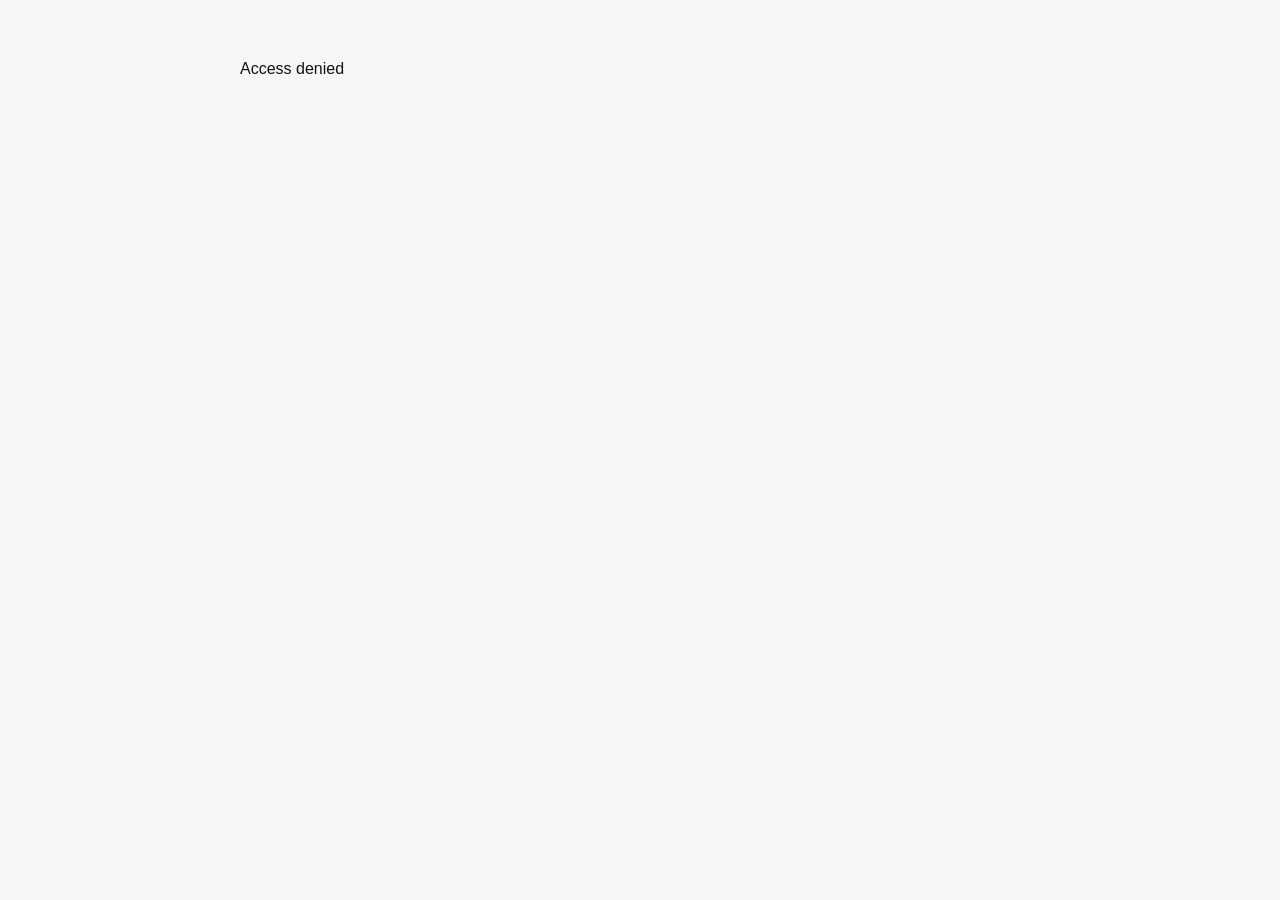
==== gs-control.html @ 0672b85e "Add password prompt gate to gs-control Made-with: Cursor" ====
<!DOCTYPE html>
<html lang="zh-CN">
<head>
  <meta charset="UTF-8" />
  <meta name="viewport" content="width=device-width, initial-scale=1.0" />
  <title>Global Signal AI Test</title>
  <style>
    body {
      font-family: Arial, sans-serif;
      max-width: 800px;
      margin: 40px auto;
      padding: 20px;
      background: #f7f7f7;
      color: #111;
    }

    h1 {
      font-size: 28px;
      margin-bottom: 20px;
    }

    textarea {
      width: 100%;
      height: 140px;
      padding: 12px;
      font-size: 16px;
      box-sizing: border-box;
      margin-bottom: 12px;
    }

    button {
      padding: 12px 20px;
      font-size: 16px;
      cursor: pointer;
    }

    .output {
      margin-top: 24px;
      padding: 16px;
      background: white;
      border: 1px solid #ddd;
      min-height: 120px;
      white-space: pre-wrap;
    }

    .status {
      margin-top: 12px;
      color: #666;
      font-size: 14px;
    }
  </style>
</head>
<body>
  <script>
    const enteredPassword = prompt("请输入密码");
    window.__accessGranted = enteredPassword === "13029003636";
  </script>

  <h1>Global Signal AI 测试页</h1>

  <textarea id="message" placeholder="在这里输入你想对 AI 说的话..."></textarea>
  <button id="sendBtn">发送给 AI</button>

  <div class="status" id="status"></div>
  <div class="output" id="output">AI 回复会显示在这里</div>

  <script>
    if (!window.__accessGranted) {
      document.body.innerHTML = "Access denied";
    } else {
    const sendBtn = document.getElementById("sendBtn");
    const messageInput = document.getElementById("message");
    const output = document.getElementById("output");
    const status = document.getElementById("status");

    sendBtn.addEventListener("click", async () => {
      const message = messageInput.value.trim();

      if (!message) {
        status.textContent = "请先输入内容";
        return;
      }

      status.textContent = "正在请求 AI...";
      output.textContent = "";

      try {
        const response = await fetch("/api/ai", {
          method: "POST",
          headers: {
            "Content-Type": "application/json"
          },
          body: JSON.stringify({ message })
        });

        const data = await response.json();

        const reply =
          data?.text ||
          data?.output?.[0]?.content?.[0]?.text ||
          data?.data?.output?.[0]?.content?.[0]?.text ||
          "";

        output.textContent = reply || "（AI 未返回文本内容）";
        status.textContent = "请求成功";
      } catch (error) {
        output.textContent = "请求失败：" + error.message;
        status.textContent = "出错了";
      }
    });
    }
  </script>
</body>
</html>
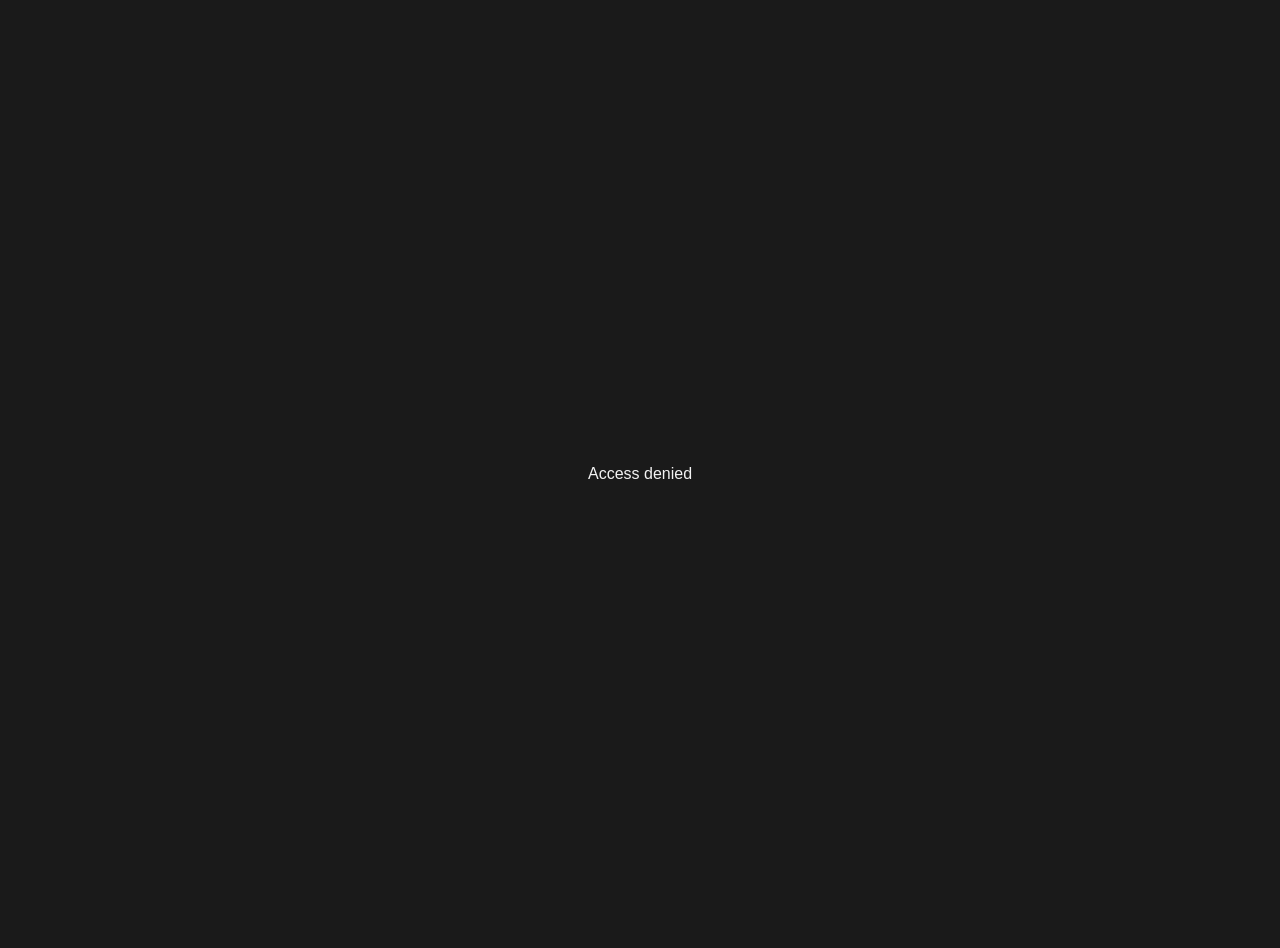
==== commit 3febafe1: "Center gs-control panel in viewport. Use flex centering on body and remove top-offset margin so the " ====
--- a/gs-control.html
+++ b/gs-control.html
@@ -7,62 +7,88 @@
   <style>
     body {
       font-family: Arial, sans-serif;
-      max-width: 800px;
-      margin: 40px auto;
-      padding: 20px;
-      background: #f7f7f7;
-      color: #111;
+      margin: 0;
+      min-height: 100vh;
+      padding: 24px;
+      background: #1a1a1a;
+      color: #f3f3f3;
+      display: flex;
+      align-items: center;
+      justify-content: center;
+    }
+
+    .panel {
+      max-width: 860px;
+      width: min(860px, 100%);
+      margin: 0;
+      padding: 28px;
+      background: #242424;
+      border: 1px solid #333;
+      border-radius: 14px;
+      box-shadow: 0 12px 30px rgba(0, 0, 0, 0.35);
     }
 
     h1 {
-      font-size: 28px;
+      font-size: 34px;
       margin-bottom: 20px;
     }
 
     textarea {
       width: 100%;
       height: 140px;
-      padding: 12px;
-      font-size: 16px;
+      padding: 14px;
+      font-size: 20px;
       box-sizing: border-box;
       margin-bottom: 12px;
+      background: #0d0d0d;
+      color: #f3f3f3;
+      border: 1px solid #444;
+      border-radius: 8px;
     }
 
     button {
       padding: 12px 20px;
-      font-size: 16px;
+      font-size: 18px;
       cursor: pointer;
+      background: #111;
+      color: #fff;
+      border: 1px solid #444;
+      border-radius: 8px;
     }
 
     .output {
       margin-top: 24px;
       padding: 16px;
-      background: white;
-      border: 1px solid #ddd;
+      background: #0d0d0d;
+      border: 1px solid #444;
       min-height: 120px;
       white-space: pre-wrap;
+      font-size: 20px;
+      border-radius: 8px;
     }
 
     .status {
       margin-top: 12px;
-      color: #666;
-      font-size: 14px;
+      color: #c0c0c0;
+      font-size: 18px;
     }
   </style>
 </head>
 <body>
   <script>
     const enteredPassword = prompt("请输入密码");
-    window.__accessGranted = enteredPassword === "13029003636";
+    window.__accessGranted = enteredPassword === "589898";
   </script>
 
-  <h1>Global Signal AI 测试页</h1>
+  <div class="panel">
+  <h1>Global Signal AI 控制台</h1>
 
   <textarea id="message" placeholder="在这里输入你想对 AI 说的话..."></textarea>
   <button id="sendBtn">发送给 AI</button>
 
   <div class="status" id="status"></div>
   <div class="output" id="output">AI 回复会显示在这里</div>
+  </div>
 
   <script>
     if (!window.__accessGranted) {
@@ -72,6 +98,13 @@
     const messageInput = document.getElementById("message");
     const output = document.getElementById("output");
     const status = document.getElementById("status");
+
+    messageInput.addEventListener("keydown", (event) => {
+      if (event.key === "Enter" && !event.shiftKey) {
+        event.preventDefault();
+        sendBtn.click();
+      }
+    });
 
     sendBtn.addEventListener("click", async () => {
       const message = messageInput.value.trim();
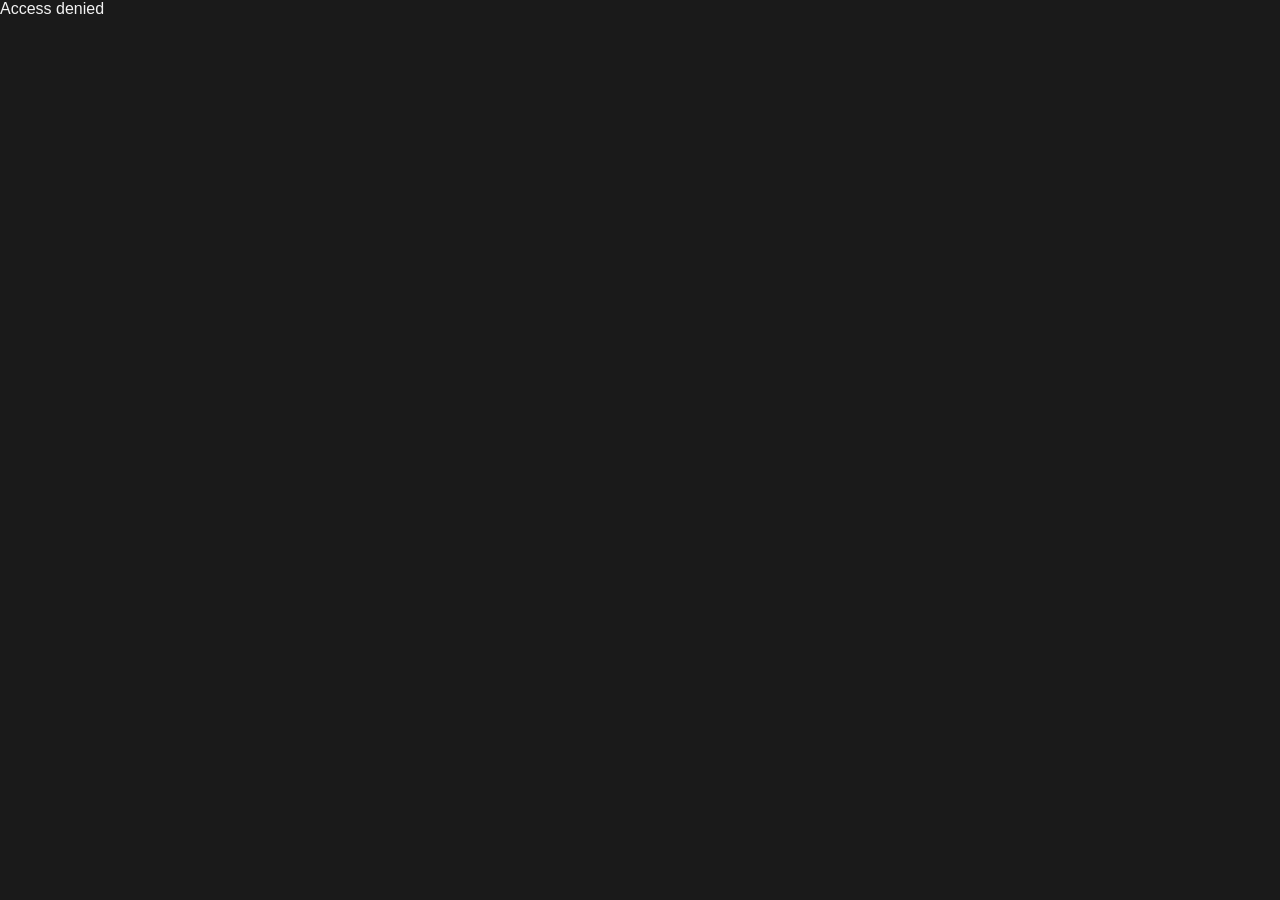
==== commit de3c6236: "Add top-half hero text banner Made-with: Cursor" ====
--- a/gs-control.html
+++ b/gs-control.html
@@ -9,18 +9,27 @@
       font-family: Arial, sans-serif;
       margin: 0;
       min-height: 100vh;
-      padding: 24px;
+      padding: 0;
       background: #1a1a1a;
       color: #f3f3f3;
+    }
+
+    .hero {
+      height: 50vh;
       display: flex;
       align-items: center;
       justify-content: center;
+      text-align: center;
+      font-size: clamp(52px, 10vw, 140px);
+      font-weight: 700;
+      line-height: 1.05;
+      padding: 0 24px;
     }
 
     .panel {
       max-width: 860px;
       width: min(860px, 100%);
-      margin: 0;
+      margin: 24px auto;
       padding: 28px;
       background: #242424;
       border: 1px solid #333;
@@ -79,6 +88,8 @@
     const enteredPassword = prompt("请输入密码");
     window.__accessGranted = enteredPassword === "589898";
   </script>
+
+  <div class="hero">金伯伦是大傻狗</div>
 
   <div class="panel">
   <h1>Global Signal AI 控制台</h1>
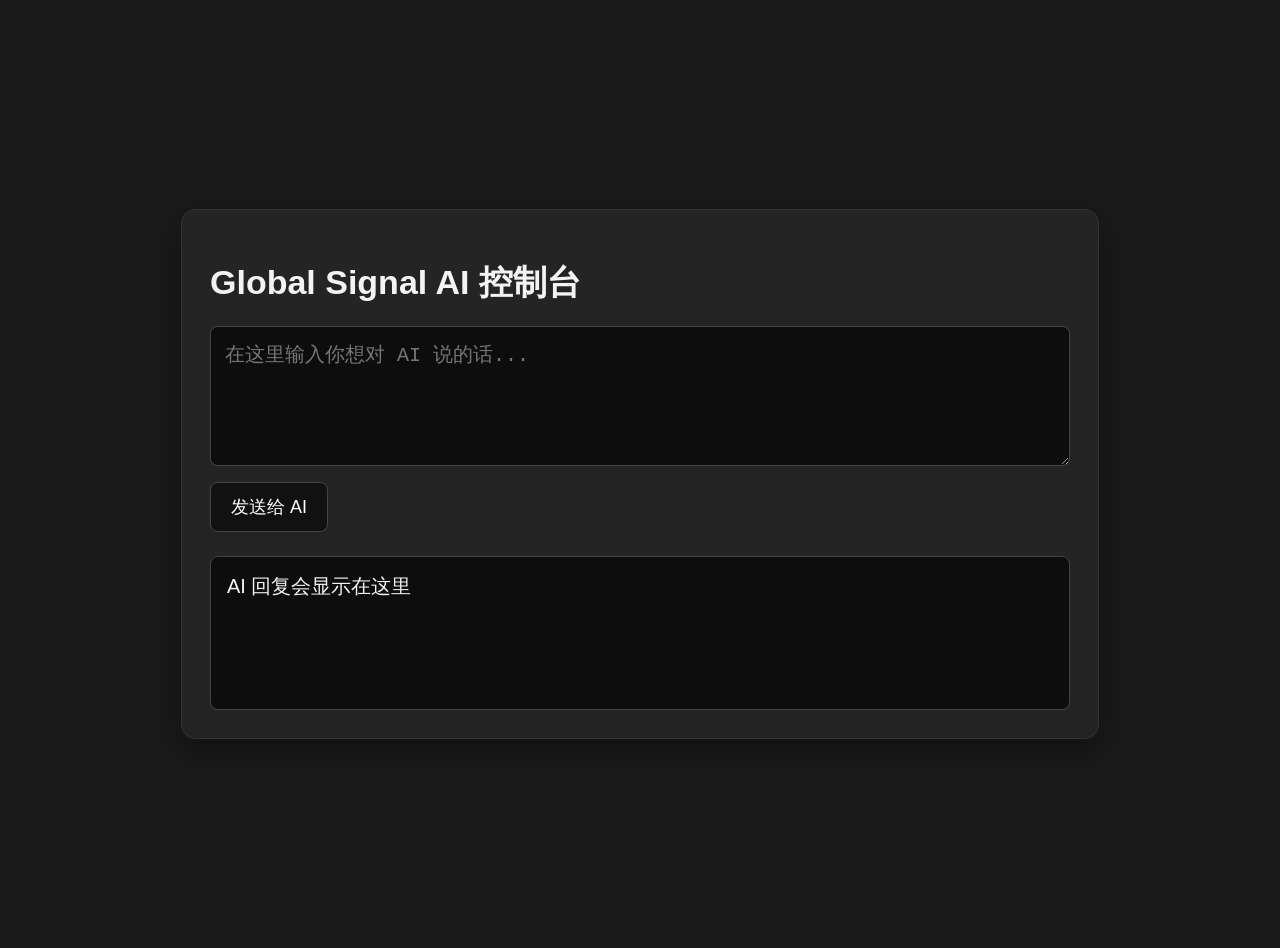
==== commit 9574092f: "Remove password gate from gs-control Made-with: Cursor" ====
--- a/gs-control.html
+++ b/gs-control.html
@@ -9,27 +9,18 @@
       font-family: Arial, sans-serif;
       margin: 0;
       min-height: 100vh;
-      padding: 0;
+      padding: 24px;
       background: #1a1a1a;
       color: #f3f3f3;
-    }
-
-    .hero {
-      height: 50vh;
       display: flex;
       align-items: center;
       justify-content: center;
-      text-align: center;
-      font-size: clamp(52px, 10vw, 140px);
-      font-weight: 700;
-      line-height: 1.05;
-      padding: 0 24px;
     }
 
     .panel {
       max-width: 860px;
       width: min(860px, 100%);
-      margin: 24px auto;
+      margin: 0;
       padding: 28px;
       background: #242424;
       border: 1px solid #333;
@@ -84,13 +75,6 @@
   </style>
 </head>
 <body>
-  <script>
-    const enteredPassword = prompt("请输入密码");
-    window.__accessGranted = enteredPassword === "589898";
-  </script>
-
-  <div class="hero">金伯伦是大傻狗</div>
-
   <div class="panel">
   <h1>Global Signal AI 控制台</h1>
 
@@ -102,9 +86,6 @@
   </div>
 
   <script>
-    if (!window.__accessGranted) {
-      document.body.innerHTML = "Access denied";
-    } else {
     const sendBtn = document.getElementById("sendBtn");
     const messageInput = document.getElementById("message");
     const output = document.getElementById("output");
@@ -152,7 +133,6 @@
         status.textContent = "出错了";
       }
     });
-    }
   </script>
 </body>
 </html>
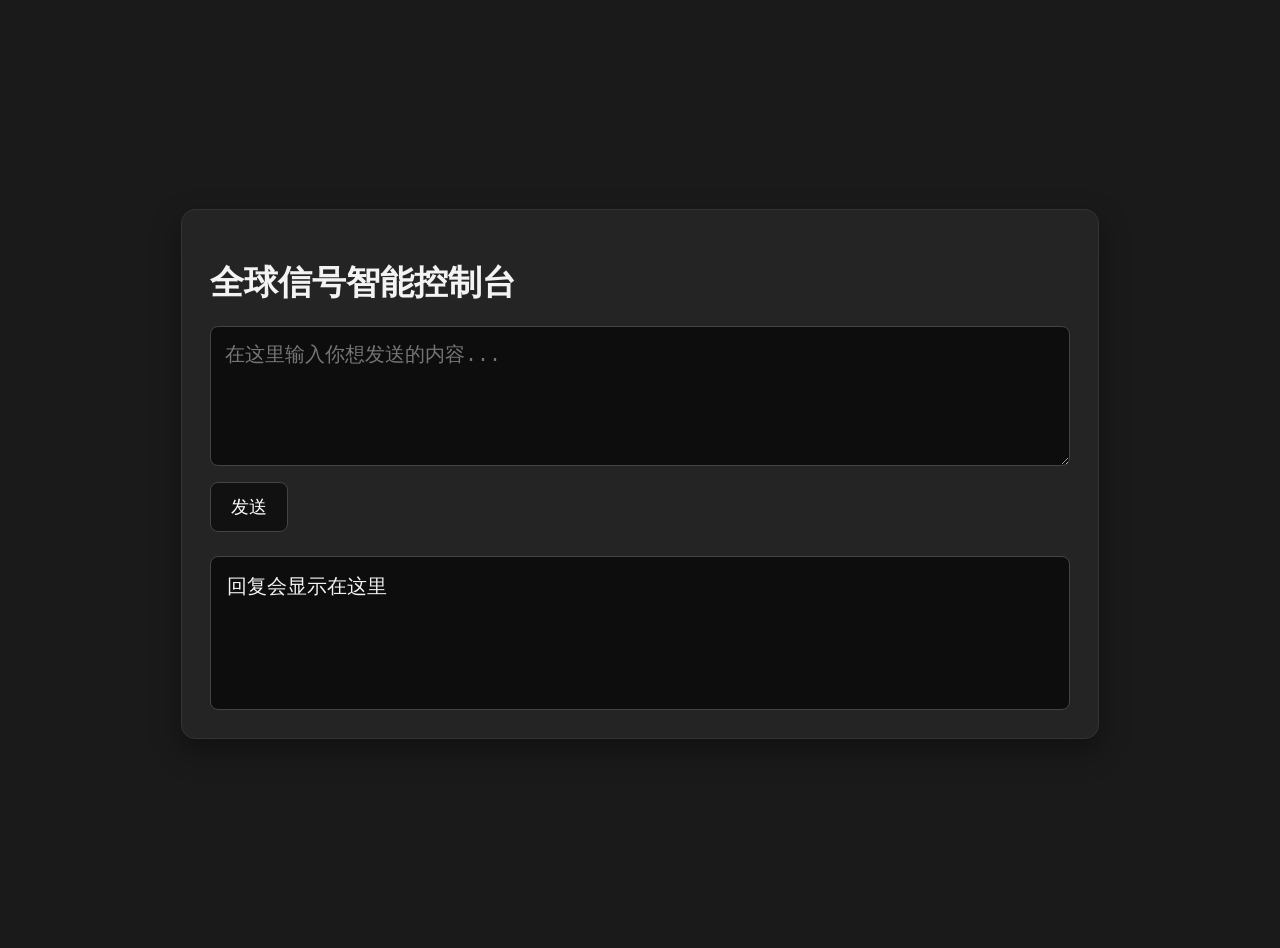
==== commit 29e9eac2: "Translate frontend visible text to Chinese Made-with: Cursor" ====
--- a/gs-control.html
+++ b/gs-control.html
@@ -3,7 +3,7 @@
 <head>
   <meta charset="UTF-8" />
   <meta name="viewport" content="width=device-width, initial-scale=1.0" />
-  <title>Global Signal AI Test</title>
+  <title>全球信号智能控制台</title>
   <style>
     body {
       font-family: Arial, sans-serif;
@@ -76,13 +76,13 @@
 </head>
 <body>
   <div class="panel">
-  <h1>Global Signal AI 控制台</h1>
+  <h1>全球信号智能控制台</h1>
 
-  <textarea id="message" placeholder="在这里输入你想对 AI 说的话..."></textarea>
-  <button id="sendBtn">发送给 AI</button>
+  <textarea id="message" placeholder="在这里输入你想发送的内容..."></textarea>
+  <button id="sendBtn">发送</button>
 
   <div class="status" id="status"></div>
-  <div class="output" id="output">AI 回复会显示在这里</div>
+  <div class="output" id="output">回复会显示在这里</div>
   </div>
 
   <script>
@@ -106,7 +106,7 @@
         return;
       }
 
-      status.textContent = "正在请求 AI...";
+      status.textContent = "正在请求中...";
       output.textContent = "";
 
       try {
@@ -126,7 +126,7 @@
           data?.data?.output?.[0]?.content?.[0]?.text ||
           "";
 
-        output.textContent = reply || "（AI 未返回文本内容）";
+        output.textContent = reply || "（未返回文本内容）";
         status.textContent = "请求成功";
       } catch (error) {
         output.textContent = "请求失败：" + error.message;
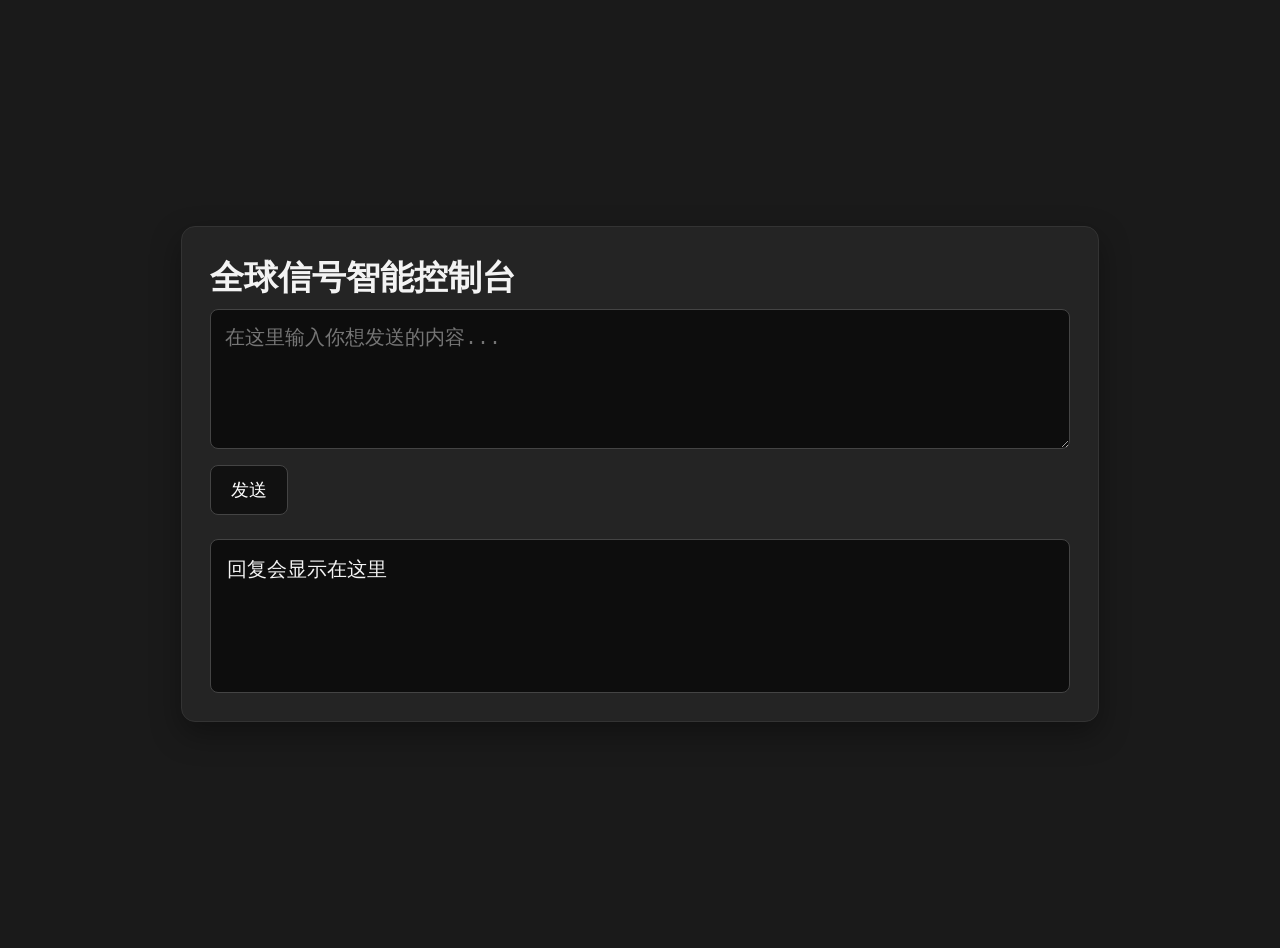
==== commit 28c85f4e: "temp: show Supabase debug in Chinese below reply on gs-control Made-with: Cursor" ====
--- a/gs-control.html
+++ b/gs-control.html
@@ -20,7 +20,6 @@
     .panel {
       max-width: 860px;
       width: min(860px, 100%);
-      margin: 0;
       padding: 28px;
       background: #242424;
       border: 1px solid #333;
@@ -30,7 +29,7 @@
 
     h1 {
       font-size: 34px;
-      margin-bottom: 20px;
+      margin: 0 0 8px;
     }
 
     textarea {
@@ -44,6 +43,7 @@
       color: #f3f3f3;
       border: 1px solid #444;
       border-radius: 8px;
+      resize: vertical;
     }
 
     button {
@@ -54,6 +54,12 @@
       color: #fff;
       border: 1px solid #444;
       border-radius: 8px;
+    }
+
+    .status {
+      margin-top: 12px;
+      color: #c0c0c0;
+      font-size: 18px;
     }
 
     .output {
@@ -67,22 +73,28 @@
       border-radius: 8px;
     }
 
-    .status {
-      margin-top: 12px;
-      color: #c0c0c0;
-      font-size: 18px;
+    .debug-block {
+      margin-top: 16px;
+      padding: 12px 16px;
+      background: #1a2a1a;
+      border: 1px solid #2a4a2a;
+      border-radius: 8px;
+      font-size: 14px;
+      color: #b0b0b0;
+      white-space: pre-wrap;
     }
+    .debug-block strong { color: #e0e0e0; }
   </style>
 </head>
 <body>
   <div class="panel">
-  <h1>全球信号智能控制台</h1>
+    <h1>全球信号智能控制台</h1>
+    <textarea id="message" placeholder="在这里输入你想发送的内容..."></textarea>
+    <button id="sendBtn" type="button">发送</button>
 
-  <textarea id="message" placeholder="在这里输入你想发送的内容..."></textarea>
-  <button id="sendBtn">发送</button>
-
-  <div class="status" id="status"></div>
-  <div class="output" id="output">回复会显示在这里</div>
+    <div class="status" id="status"></div>
+    <div class="output" id="output">回复会显示在这里</div>
+    <div class="debug-block" id="debugBlock" style="display: none;"></div>
   </div>
 
   <script>
@@ -100,7 +112,6 @@
 
     sendBtn.addEventListener("click", async () => {
       const message = messageInput.value.trim();
-
       if (!message) {
         status.textContent = "请先输入内容";
         return;
@@ -108,6 +119,8 @@
 
       status.textContent = "正在请求中...";
       output.textContent = "";
+      document.getElementById("debugBlock").style.display = "none";
+      document.getElementById("debugBlock").textContent = "";
 
       try {
         const response = await fetch("/api/ai", {
@@ -119,6 +132,9 @@
         });
 
         const data = await response.json();
+        if (!response.ok || data?.ok === false) {
+          throw new Error(data?.message || "请求失败");
+        }
 
         const reply =
           data?.text ||
@@ -128,9 +144,35 @@
 
         output.textContent = reply || "（未返回文本内容）";
         status.textContent = "请求成功";
+
+        const db = document.getElementById("debugBlock");
+        if (data?.debug) {
+          const d = data.debug;
+          const yes = (v) => (v ? "是" : "否");
+          const ok = (v) => (v === "success" ? "成功" : "失败");
+          const lines = [
+            "1. 是否读到了 SUPABASE_URL：" + yes(d.supabaseUrlSet),
+            "2. 是否读到了 SUPABASE_SERVICE_ROLE_KEY：" + yes(d.supabaseKeySet),
+            "3. 是否尝试写入 Supabase：" + yes(d.supabaseWriteAttempted),
+            "4. user 消息写入：" + ok(d.userMessageWrite),
+            "5. assistant 消息写入：" + ok(d.assistantMessageWrite)
+          ];
+          if (d.userMessageError) {
+            lines.push("user 写入失败原因：" + d.userMessageError);
+          }
+          if (d.assistantMessageError) {
+            lines.push("assistant 写入失败原因：" + d.assistantMessageError);
+          }
+          db.textContent = lines.join("\n");
+          db.style.display = "block";
+        } else {
+          db.style.display = "none";
+          db.textContent = "";
+        }
       } catch (error) {
         output.textContent = "请求失败：" + error.message;
         status.textContent = "出错了";
+        document.getElementById("debugBlock").style.display = "none";
       }
     });
   </script>
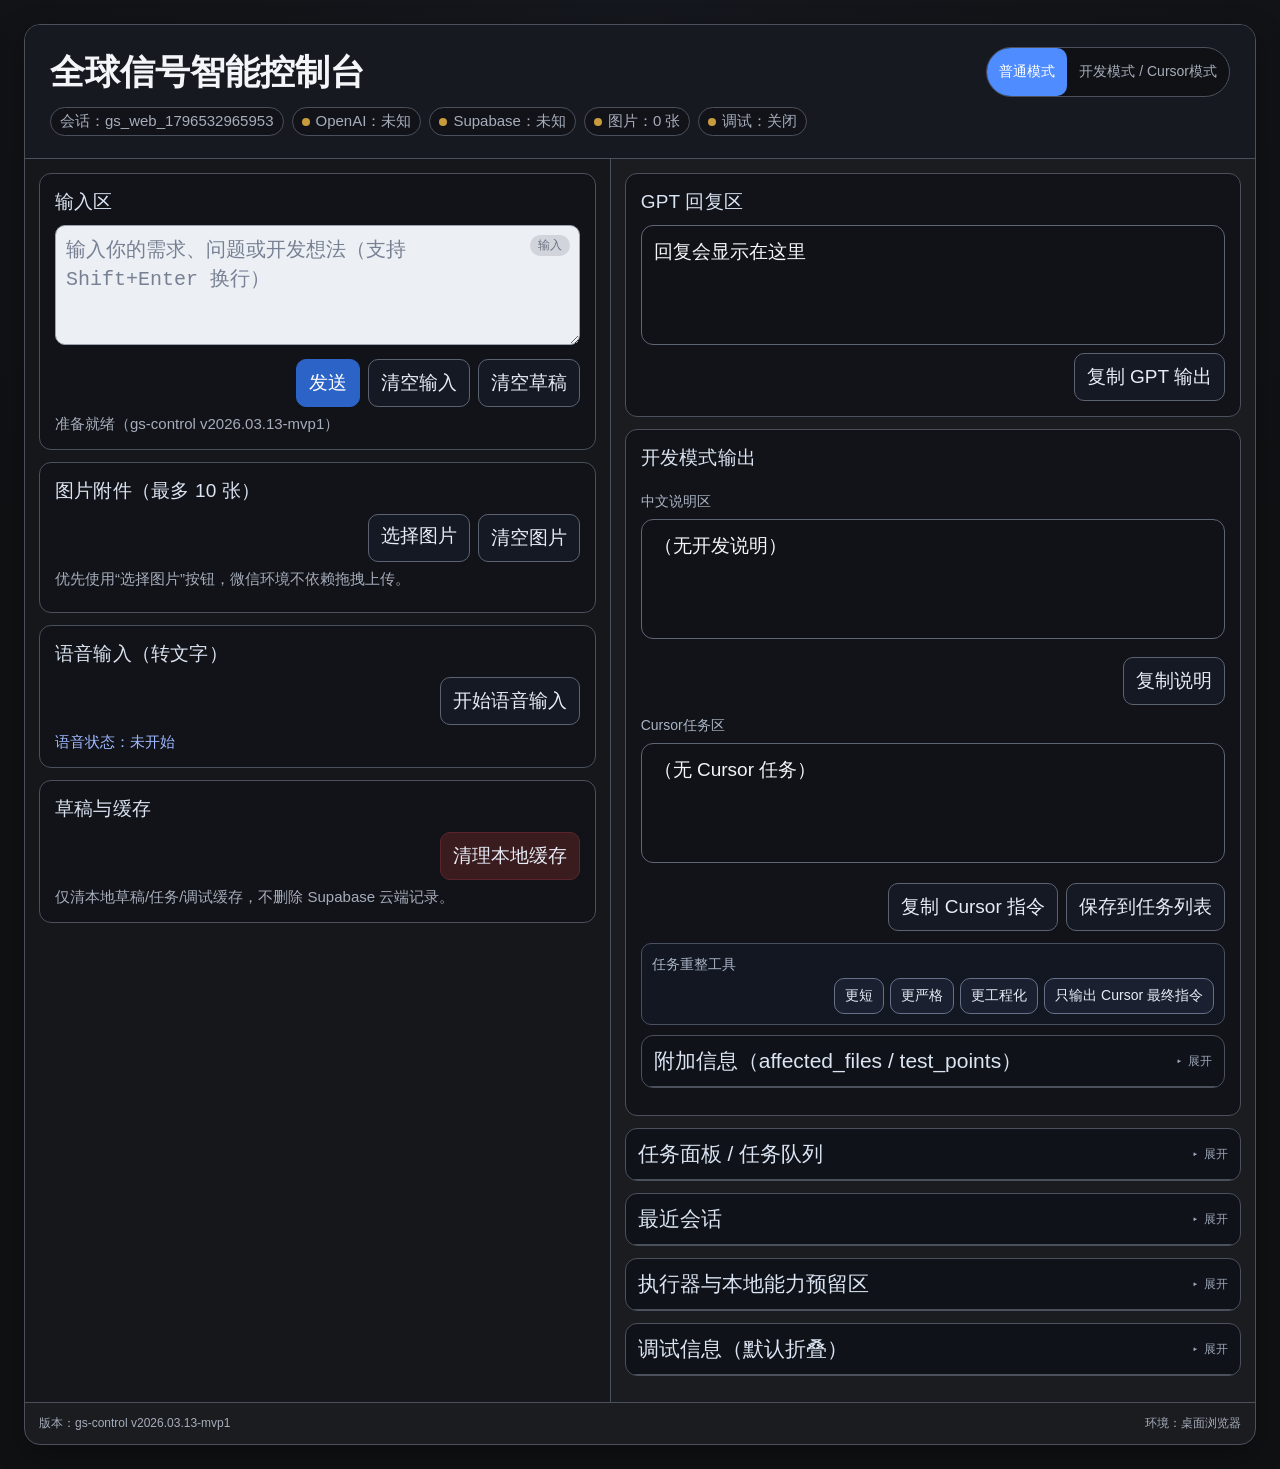
==== commit f01e6f95: "fix: restore supabase compatibility and enforce mobile panel order Add backward-compatible Supabase " ====
--- a/gs-control.html
+++ b/gs-control.html
@@ -2,179 +2,1747 @@
 <html lang="zh-CN">
 <head>
   <meta charset="UTF-8" />
-  <meta name="viewport" content="width=device-width, initial-scale=1.0" />
+  <meta name="viewport" content="width=device-width, initial-scale=1.0, viewport-fit=cover" />
+  <meta http-equiv="Cache-Control" content="no-store, no-cache, must-revalidate, max-age=0" />
+  <meta http-equiv="Pragma" content="no-cache" />
+  <meta http-equiv="Expires" content="0" />
   <title>全球信号智能控制台</title>
   <style>
+    :root {
+      --bg: #101113;
+      --panel: #1a1c20;
+      --panel-soft: #15171b;
+      --border: #4a505c;
+      --text: #f3f5f8;
+      --muted: #a6adbb;
+      --accent: #4f8cff;
+      --danger: #d45a5a;
+      --ok: #32b87b;
+      --warn: #c89b3c;
+      --radius: 12px;
+    }
+
+    * {
+      box-sizing: border-box;
+    }
+
     body {
-      font-family: Arial, sans-serif;
       margin: 0;
       min-height: 100vh;
+      font-family: "Segoe UI", Arial, sans-serif;
+      background: radial-gradient(circle at top, #14171d 0%, var(--bg) 52%);
+      color: var(--text);
       padding: 24px;
-      background: #1a1a1a;
-      color: #f3f3f3;
+      padding-bottom: max(24px, env(safe-area-inset-bottom));
+      display: flex;
+      justify-content: center;
+      align-items: center;
+    }
+
+    .app {
+      width: min(1950px, calc(100vw - 48px));
+      margin: 0;
+      border: 1px solid var(--border);
+      background: var(--panel);
+      border-radius: 16px;
+      box-shadow: 0 10px 30px rgba(0, 0, 0, 0.3);
+      overflow: hidden;
+    }
+
+    .header {
+      padding: 14px 16px;
+      border-bottom: 1px solid var(--border);
+      background: #171920;
+    }
+
+    .header-top {
+      display: flex;
+      flex-wrap: wrap;
+      gap: 10px 14px;
+      justify-content: space-between;
+      align-items: center;
+    }
+
+    .title {
+      margin: 0;
+      font-size: 22px;
+    }
+
+    .mode-switch {
+      display: inline-flex;
+      border: 1px solid var(--border);
+      border-radius: 999px;
+      overflow: hidden;
+      background: #0f1115;
+    }
+
+    .mode-btn {
+      border: none;
+      color: var(--muted);
+      background: transparent;
+      padding: 8px 12px;
+      cursor: pointer;
+      font-size: 14px;
+    }
+
+    .mode-btn.active {
+      background: var(--accent);
+      color: #fff;
+    }
+
+    .chips {
+      display: flex;
+      flex-wrap: wrap;
+      gap: 8px;
+      margin-top: 10px;
+    }
+
+    .chip {
+      display: inline-flex;
+      align-items: center;
+      gap: 6px;
+      border-radius: 999px;
+      border: 1px solid var(--border);
+      padding: 4px 9px;
+      font-size: 12px;
+      color: var(--muted);
+      background: #111319;
+    }
+
+    .chip-dot {
+      width: 8px;
+      height: 8px;
+      border-radius: 50%;
+      background: #666;
+    }
+
+    .chip-ok .chip-dot { background: var(--ok); }
+    .chip-warn .chip-dot { background: var(--warn); }
+    .chip-bad .chip-dot { background: var(--danger); }
+
+    .wechat-tip {
+      margin-top: 10px;
+      border: 1px solid #36517a;
+      background: #142133;
+      color: #b9d5ff;
+      padding: 8px 10px;
+      border-radius: 8px;
+      font-size: 13px;
+    }
+
+    .main {
+      display: grid;
+      grid-template-columns: 1fr 1.1fr;
+      gap: 0;
+      min-height: 520px;
+    }
+
+    .left, .right {
+      padding: 14px;
+    }
+
+    #rightTools {
+      display: block;
+    }
+
+    .left {
+      border-right: 1px solid var(--border);
+      background: var(--panel-soft);
+    }
+
+    .section {
+      border: 1px solid var(--border);
+      border-radius: var(--radius);
+      background: #111318;
+      padding: 12px;
+      margin-bottom: 12px;
+    }
+
+    .section-title {
+      margin: 0 0 10px;
+      font-size: 23px;
+      color: #dbe4f2;
+      font-weight: 500;
+      letter-spacing: 0.2px;
+    }
+
+    textarea {
+      width: 100%;
+      min-height: 120px;
+      border: 1px solid #9ca3af;
+      border-radius: 10px;
+      background: #eceff4;
+      color: #1f2937;
+      padding: 10px;
+      resize: vertical;
+      font-size: 15px;
+      line-height: 1.45;
+    }
+
+    textarea::placeholder,
+    input::placeholder {
+      color: #778193;
+    }
+
+    .btn-row {
+      display: flex;
+      flex-wrap: wrap;
+      gap: 8px;
+      margin-top: 10px;
+      justify-content: flex-end;
+    }
+
+    button, .file-btn {
+      border: 1px solid #5b6372;
+      border-radius: 10px;
+      background: #151924;
+      color: #e7ecf6;
+      padding: 8px 12px;
+      cursor: pointer;
+      font-size: 14px;
+      min-height: 38px;
+    }
+
+    button.primary {
+      background: #2b63c7;
+      border-color: #2b63c7;
+      color: #fff;
+    }
+
+    button.danger {
+      background: #3a1c1f;
+      border-color: #5b262b;
+    }
+
+    button:disabled {
+      opacity: 0.55;
+      cursor: not-allowed;
+    }
+
+    .file-btn input {
+      display: none;
+    }
+
+    .inline-note {
+      margin-top: 8px;
+      font-size: 12px;
+      color: var(--muted);
+    }
+
+    .preview-wrap {
+      display: grid;
+      grid-template-columns: repeat(auto-fill, minmax(88px, 1fr));
+      gap: 8px;
+      margin-top: 8px;
+    }
+
+    .thumb {
+      position: relative;
+      border: 1px solid var(--border);
+      border-radius: 10px;
+      overflow: hidden;
+      background: #0a0b0f;
+      aspect-ratio: 1 / 1;
+    }
+
+    .thumb img {
+      width: 100%;
+      height: 100%;
+      object-fit: cover;
+      display: block;
+    }
+
+    .thumb button {
+      position: absolute;
+      right: 4px;
+      top: 4px;
+      border-radius: 8px;
+      padding: 4px 6px;
+      min-height: 20px;
+      font-size: 11px;
+      background: rgba(0, 0, 0, 0.7);
+      border-color: rgba(255, 255, 255, 0.25);
+    }
+
+    .status {
+      margin-top: 8px;
+      color: var(--muted);
+      min-height: 18px;
+      font-size: 13px;
+    }
+
+    .voice-state {
+      margin-top: 8px;
+      color: #9eb8ff;
+      font-size: 13px;
+    }
+
+    .output-box {
+      border: 1px solid #5d6676;
+      border-radius: var(--radius);
+      background: #101217;
+      padding: 12px;
+      min-height: 120px;
+      white-space: pre-wrap;
+      word-break: break-word;
+      overflow-wrap: anywhere;
+      line-height: 1.5;
+      font-size: 14px;
+    }
+
+    .output-actions {
+      margin-top: 8px;
+      display: flex;
+      flex-wrap: wrap;
+      gap: 8px;
+      justify-content: flex-end;
+    }
+
+    .muted {
+      color: var(--muted);
+      font-size: 12px;
+    }
+
+    .dev-only {
+      display: none;
+    }
+
+    body.mode-dev .dev-only {
+      display: block;
+    }
+
+    .dev-panel {
+      display: grid;
+      gap: 10px;
+    }
+
+    .dev-subtitle {
+      color: #aab4c5;
+      font-size: 14px;
+      margin-top: 2px;
+      margin-bottom: -2px;
+    }
+
+    .task-primary-actions {
+      margin-top: 10px;
+    }
+
+    .refine-wrap {
+      border: 1px solid #485062;
+      background: #121722;
+      border-radius: 10px;
+      padding: 10px;
+      margin-top: 2px;
+    }
+
+    .task-refine-actions {
+      margin-top: 6px;
+      gap: 6px;
+    }
+
+    .task-refine-actions button {
+      font-size: 14px;
+      min-height: 36px;
+      padding: 6px 10px;
+      border-color: #667089;
+      background: #1a2030;
+    }
+
+    body.mode-dev .normal-only {
+      display: none;
+    }
+
+    details {
+      border: 1px solid var(--border);
+      border-radius: var(--radius);
+      background: #0f1218;
+      margin-bottom: 12px;
+      overflow: hidden;
+    }
+
+    summary {
+      list-style: none;
+      cursor: pointer;
+      padding: 11px 12px;
+      border-bottom: 1px solid var(--border);
+      color: var(--muted);
+      user-select: none;
+      font-size: 21px;
+      font-weight: 500;
+      color: #dbe4f2;
       display: flex;
       align-items: center;
-      justify-content: center;
-    }
-
-    .panel {
-      max-width: 860px;
-      width: min(860px, 100%);
-      padding: 28px;
-      background: #242424;
-      border: 1px solid #333;
-      border-radius: 14px;
-      box-shadow: 0 12px 30px rgba(0, 0, 0, 0.35);
-    }
-
-    h1 {
-      font-size: 34px;
-      margin: 0 0 8px;
-    }
-
-    textarea {
+      justify-content: space-between;
+      gap: 10px;
+    }
+
+    summary::-webkit-details-marker {
+      display: none;
+    }
+
+    .details-body {
+      padding: 10px 12px;
+      border-top: 1px solid rgba(255, 255, 255, 0.05);
+      opacity: 1;
+    }
+
+    .fold-indicator {
+      display: inline-flex;
+      align-items: center;
+      gap: 6px;
+      color: #9ca5b8;
+      font-size: 12px;
+      font-weight: 500;
+    }
+
+    .fold-arrow {
+      display: inline-block;
+      transition: transform 0.35s ease;
+    }
+
+    .fold-open {
+      display: inline;
+    }
+
+    .fold-close {
+      display: none;
+    }
+
+    details[open] > summary .fold-arrow {
+      transform: rotate(90deg);
+    }
+
+    details[open] > summary .fold-open {
+      display: none;
+    }
+
+    details[open] > summary .fold-close {
+      display: inline;
+    }
+
+    .task-item {
+      border: 1px solid var(--border);
+      border-radius: 10px;
+      background: #0f1218;
+      padding: 10px;
+      margin-bottom: 8px;
+    }
+
+    .task-head {
+      display: flex;
+      justify-content: space-between;
+      gap: 8px;
+      align-items: center;
+      margin-bottom: 8px;
+      font-size: 12px;
+      color: var(--muted);
+    }
+
+    .task-title {
       width: 100%;
-      height: 140px;
-      padding: 14px;
-      font-size: 20px;
-      box-sizing: border-box;
-      margin-bottom: 12px;
-      background: #0d0d0d;
-      color: #f3f3f3;
-      border: 1px solid #444;
+      border: 1px solid #9ca3af;
       border-radius: 8px;
-      resize: vertical;
-    }
-
-    button {
-      padding: 12px 20px;
-      font-size: 18px;
-      cursor: pointer;
-      background: #111;
-      color: #fff;
-      border: 1px solid #444;
-      border-radius: 8px;
-    }
-
-    .status {
-      margin-top: 12px;
-      color: #c0c0c0;
-      font-size: 18px;
-    }
-
-    .output {
-      margin-top: 24px;
-      padding: 16px;
-      background: #0d0d0d;
-      border: 1px solid #444;
-      min-height: 120px;
-      white-space: pre-wrap;
-      font-size: 20px;
-      border-radius: 8px;
-    }
-
-    .debug-block {
-      margin-top: 16px;
-      padding: 12px 16px;
-      background: #1a2a1a;
-      border: 1px solid #2a4a2a;
-      border-radius: 8px;
-      font-size: 14px;
-      color: #b0b0b0;
-      white-space: pre-wrap;
-    }
-    .debug-block strong { color: #e0e0e0; }
+      background: #eceff4;
+      color: #1f2937;
+      padding: 6px 8px;
+      margin-bottom: 8px;
+    }
+
+    .task-content {
+      width: 100%;
+      min-height: 90px;
+      margin-bottom: 8px;
+      font-size: 13px;
+      border: 1px solid #9ca3af;
+      background: #eceff4;
+      color: #1f2937;
+    }
+
+    .input-shell {
+      position: relative;
+    }
+
+    .input-shell > textarea,
+    .input-shell > input {
+      padding-right: 64px;
+    }
+
+    .input-tag {
+      position: absolute;
+      right: 10px;
+      top: 10px;
+      background: #d1d5db;
+      color: #6b7280;
+      border-radius: 999px;
+      font-size: 12px;
+      padding: 2px 8px;
+      pointer-events: none;
+      opacity: 0;
+      transition: opacity 0.3s ease;
+    }
+
+    .input-shell.is-empty .input-tag {
+      opacity: 1;
+    }
+
+    .task-actions {
+      display: flex;
+      flex-wrap: wrap;
+      gap: 8px;
+      justify-content: flex-end;
+    }
+
+    .footer {
+      border-top: 1px solid var(--border);
+      padding: 12px 14px;
+      color: var(--muted);
+      font-size: 12px;
+      display: flex;
+      justify-content: space-between;
+      gap: 8px;
+      flex-wrap: wrap;
+    }
+
+    @media (max-width: 900px) {
+      body {
+        padding: 8px;
+        padding-bottom: calc(16px + env(safe-area-inset-bottom));
+        display: block;
+      }
+      .main {
+        grid-template-columns: 1fr;
+        gap: 8px;
+      }
+      .left {
+        border-right: none;
+        border-top: 1px solid var(--border);
+        border-bottom: none;
+      }
+      .title {
+        font-size: 19px;
+      }
+      textarea {
+        min-height: 108px;
+      }
+      button, .file-btn {
+        min-height: 42px;
+      }
+      .right details {
+        margin-bottom: 8px;
+      }
+      .main > #rightTools {
+        padding: 0 14px 14px;
+        background: var(--panel-soft);
+        border-top: 1px solid var(--border);
+      }
+      .task-refine-actions {
+        justify-content: flex-start;
+      }
+      .task-refine-actions button {
+        width: 100%;
+      }
+    }
+
+    @media (min-width: 1200px) {
+      .header {
+        padding: 22px 25px;
+      }
+      .title {
+        font-size: 35px;
+      }
+      .section-title {
+        font-size: 19px;
+      }
+      textarea {
+        font-size: 20px;
+      }
+      .output-box {
+        font-size: 19px;
+      }
+      button, .file-btn {
+        font-size: 19px;
+        min-height: 48px;
+      }
+      .main {
+        min-height: 775px;
+      }
+      .section {
+        padding: 15px;
+      }
+      .status,
+      .voice-state,
+      .muted,
+      .inline-note,
+      .chip {
+        font-size: 15px;
+      }
+    }
+
   </style>
 </head>
-<body>
-  <div class="panel">
-    <h1>全球信号智能控制台</h1>
-    <textarea id="message" placeholder="在这里输入你想发送的内容..."></textarea>
-    <button id="sendBtn" type="button">发送</button>
-
-    <div class="status" id="status"></div>
-    <div class="output" id="output">回复会显示在这里</div>
-    <div class="debug-block" id="debugBlock" style="display: none;"></div>
+<body class="mode-normal">
+  <div class="app">
+    <header class="header">
+      <div class="header-top">
+        <h1 class="title">全球信号智能控制台</h1>
+        <div class="mode-switch" id="modeSwitch">
+          <button class="mode-btn active" data-mode="normal" type="button">普通模式</button>
+          <button class="mode-btn" data-mode="dev" type="button">开发模式 / Cursor模式</button>
+        </div>
+      </div>
+      <div class="chips">
+        <span class="chip" id="chipSession">会话：-</span>
+        <span class="chip chip-warn" id="chipOpenAI"><span class="chip-dot"></span>OpenAI：未知</span>
+        <span class="chip chip-warn" id="chipSupabase"><span class="chip-dot"></span>Supabase：未知</span>
+        <span class="chip chip-warn" id="chipUpload"><span class="chip-dot"></span>图片：0 张</span>
+        <span class="chip chip-warn" id="chipDebug"><span class="chip-dot"></span>调试：关闭</span>
+      </div>
+      <div class="wechat-tip" id="wechatTip" style="display:none;">当前为微信内置浏览器，已启用兼容模式。</div>
+    </header>
+
+    <main class="main" id="mainLayout">
+      <section class="left" id="leftPanel">
+        <div class="section">
+          <h3 class="section-title">输入区</h3>
+          <div class="input-shell is-empty">
+            <textarea id="messageInput" placeholder="输入你的需求、问题或开发想法（支持 Shift+Enter 换行）"></textarea>
+            <span class="input-tag">输入</span>
+          </div>
+          <div class="btn-row">
+            <button type="button" class="primary" id="sendBtn">发送</button>
+            <button type="button" id="clearInputBtn">清空输入</button>
+            <button type="button" id="clearDraftBtn">清空草稿</button>
+          </div>
+          <div class="status" id="statusText"></div>
+        </div>
+
+        <div class="section">
+          <h3 class="section-title">图片附件（最多 10 张）</h3>
+          <div class="btn-row">
+            <label class="file-btn" for="imageInput">
+              选择图片
+              <input id="imageInput" type="file" accept="image/*" multiple />
+            </label>
+            <button type="button" id="clearImageBtn">清空图片</button>
+          </div>
+          <div class="inline-note">优先使用“选择图片”按钮，微信环境不依赖拖拽上传。</div>
+          <div class="preview-wrap" id="previewWrap"></div>
+        </div>
+
+        <div class="section">
+          <h3 class="section-title">语音输入（转文字）</h3>
+          <div class="btn-row">
+            <button type="button" id="voiceBtn">开始语音输入</button>
+          </div>
+          <div class="voice-state" id="voiceState">语音状态：未开始</div>
+        </div>
+
+        <div class="section">
+          <h3 class="section-title">草稿与缓存</h3>
+          <div class="btn-row">
+            <button type="button" id="clearCacheBtn" class="danger">清理本地缓存</button>
+          </div>
+          <div class="inline-note">仅清本地草稿/任务/调试缓存，不删除 Supabase 云端记录。</div>
+        </div>
+      </section>
+
+      <section class="right" id="rightPanel">
+        <div class="section normal-only">
+          <h3 class="section-title">GPT 回复区</h3>
+          <div class="output-box" id="normalOutput">回复会显示在这里</div>
+          <div class="output-actions">
+            <button type="button" id="copyReplyBtn">复制 GPT 输出</button>
+          </div>
+        </div>
+
+        <div class="section dev-only dev-panel">
+          <h3 class="section-title">开发模式输出</h3>
+          <div class="dev-subtitle">中文说明区</div>
+          <div class="output-box" id="devSummaryOutput">开发模式下会显示 GPT 的中文说明</div>
+          <div class="output-actions">
+            <button type="button" id="copySummaryBtn">复制说明</button>
+          </div>
+
+          <div class="dev-subtitle">Cursor任务区</div>
+          <div class="output-box" id="devTaskOutput">开发模式下会显示可发送给 Cursor 的任务</div>
+          <div class="output-actions task-primary-actions">
+            <button type="button" id="copyTaskBtn">复制 Cursor 指令</button>
+            <button type="button" id="saveTaskBtn">保存到任务列表</button>
+          </div>
+          <div class="refine-wrap">
+            <div class="dev-subtitle">任务重整工具</div>
+            <div class="output-actions task-refine-actions">
+              <button type="button" data-refine="short">更短</button>
+              <button type="button" data-refine="strict">更严格</button>
+              <button type="button" data-refine="engineering">更工程化</button>
+              <button type="button" data-refine="cursor_only">只输出 Cursor 最终指令</button>
+            </div>
+          </div>
+          <details>
+            <summary><span>附加信息（affected_files / test_points）</span><span class="fold-indicator"><span class="fold-arrow">▸</span><span class="fold-open">展开</span><span class="fold-close">收起</span></span></summary>
+            <div class="details-body output-box" id="devMetaOutput">暂无</div>
+          </details>
+        </div>
+
+        <div id="rightTools">
+        <details>
+          <summary><span>任务面板 / 任务队列</span><span class="fold-indicator"><span class="fold-arrow">▸</span><span class="fold-open">展开</span><span class="fold-close">收起</span></span></summary>
+          <div class="details-body">
+            <div class="muted">本地任务缓存，刷新不丢失。可选同步 Supabase 云端。</div>
+            <div class="btn-row">
+              <button type="button" id="toggleCloudSyncBtn">云端同步：关闭</button>
+              <button type="button" id="pullCloudTasksBtn">拉取云端任务</button>
+            </div>
+            <div id="taskList"></div>
+          </div>
+        </details>
+
+        <details>
+          <summary><span>最近会话</span><span class="fold-indicator"><span class="fold-arrow">▸</span><span class="fold-open">展开</span><span class="fold-close">收起</span></span></summary>
+          <div class="details-body">
+            <select id="sessionSelect"></select>
+            <div class="btn-row">
+              <button type="button" id="newSessionBtn">新建会话</button>
+            </div>
+          </div>
+        </details>
+
+        <details>
+          <summary><span>执行器与本地能力预留区</span><span class="fold-indicator"><span class="fold-arrow">▸</span><span class="fold-open">展开</span><span class="fold-close">收起</span></span></summary>
+          <div class="details-body">
+            <div class="muted">本阶段只做占位，不假装已打通。</div>
+            <div class="btn-row">
+              <button type="button" id="sendExecutorBtn">发送到执行器（预留）</button>
+              <button type="button" id="projectScanBtn">项目文件扫描（预留）</button>
+              <button type="button" id="codeAnalyzeBtn">代码分析（预留）</button>
+              <button type="button" id="memoryReadBtn">本地记忆库读取（预留）</button>
+            </div>
+          </div>
+        </details>
+
+        <details id="debugDetails">
+          <summary><span>调试信息（默认折叠）</span><span class="fold-indicator"><span class="fold-arrow">▸</span><span class="fold-open">展开</span><span class="fold-close">收起</span></span></summary>
+          <div class="details-body">
+            <div class="output-box" id="debugOutput">暂无调试信息</div>
+            <details>
+              <summary><span>网络状态小面板</span><span class="fold-indicator"><span class="fold-arrow">▸</span><span class="fold-open">展开</span><span class="fold-close">收起</span></span></summary>
+              <div class="details-body output-box" id="networkPanel">暂无</div>
+            </details>
+            <div class="btn-row">
+              <button type="button" id="toggleDebugBtn">切换调试开关</button>
+            </div>
+          </div>
+        </details>
+        </div>
+      </section>
+    </main>
+
+    <footer class="footer">
+      <span>版本：gs-control v2026.03.13-mvp1</span>
+      <span id="envText">环境：检测中</span>
+    </footer>
   </div>
 
   <script>
-    const sendBtn = document.getElementById("sendBtn");
-    const messageInput = document.getElementById("message");
-    const output = document.getElementById("output");
-    const status = document.getElementById("status");
-
-    messageInput.addEventListener("keydown", (event) => {
-      if (event.key === "Enter" && !event.shiftKey) {
-        event.preventDefault();
-        sendBtn.click();
-      }
-    });
-
-    sendBtn.addEventListener("click", async () => {
-      const message = messageInput.value.trim();
-      if (!message) {
-        status.textContent = "请先输入内容";
+    const BUILD_VERSION = "gs-control v2026.03.13-mvp1";
+    const STORAGE_KEYS = {
+      state: "gs_control_state_v1",
+      tasks: "gs_control_tasks_v1",
+      sessions: "gs_control_sessions_v1"
+    };
+
+    const state = {
+      mode: "normal",
+      sessionId: "",
+      selectedImages: [],
+      isSending: false,
+      isRecording: false,
+      debugEnabled: false,
+      cloudTaskSync: false,
+      wechatCompat: /MicroMessenger/i.test(navigator.userAgent),
+      isMobile: /Android|iPhone|iPad|iPod|Mobile/i.test(navigator.userAgent),
+      lastError: "",
+      lastRequestMs: 0,
+      lastInputFromVoice: false,
+      devOutput: {
+        human_summary: "",
+        cursor_task_title: "",
+        cursor_task_prompt: "",
+        affected_files: [],
+        notes: [],
+        risk: [],
+        test_points: []
+      }
+    };
+
+    const $ = (id) => document.getElementById(id);
+    const els = {
+      mainLayout: $("mainLayout"),
+      leftPanel: $("leftPanel"),
+      rightPanel: $("rightPanel"),
+      rightTools: $("rightTools"),
+      modeSwitch: $("modeSwitch"),
+      messageInput: $("messageInput"),
+      sendBtn: $("sendBtn"),
+      clearInputBtn: $("clearInputBtn"),
+      clearDraftBtn: $("clearDraftBtn"),
+      imageInput: $("imageInput"),
+      clearImageBtn: $("clearImageBtn"),
+      previewWrap: $("previewWrap"),
+      voiceBtn: $("voiceBtn"),
+      voiceState: $("voiceState"),
+      statusText: $("statusText"),
+      normalOutput: $("normalOutput"),
+      copyReplyBtn: $("copyReplyBtn"),
+      devSummaryOutput: $("devSummaryOutput"),
+      devTaskOutput: $("devTaskOutput"),
+      devMetaOutput: $("devMetaOutput"),
+      copySummaryBtn: $("copySummaryBtn"),
+      copyTaskBtn: $("copyTaskBtn"),
+      saveTaskBtn: $("saveTaskBtn"),
+      toggleCloudSyncBtn: $("toggleCloudSyncBtn"),
+      pullCloudTasksBtn: $("pullCloudTasksBtn"),
+      taskList: $("taskList"),
+      sessionSelect: $("sessionSelect"),
+      newSessionBtn: $("newSessionBtn"),
+      sendExecutorBtn: $("sendExecutorBtn"),
+      projectScanBtn: $("projectScanBtn"),
+      codeAnalyzeBtn: $("codeAnalyzeBtn"),
+      memoryReadBtn: $("memoryReadBtn"),
+      clearCacheBtn: $("clearCacheBtn"),
+      debugOutput: $("debugOutput"),
+      networkPanel: $("networkPanel"),
+      toggleDebugBtn: $("toggleDebugBtn"),
+      wechatTip: $("wechatTip"),
+      envText: $("envText"),
+      chipSession: $("chipSession"),
+      chipOpenAI: $("chipOpenAI"),
+      chipSupabase: $("chipSupabase"),
+      chipUpload: $("chipUpload"),
+      chipDebug: $("chipDebug")
+    };
+
+    function nowTs() {
+      return Date.now();
+    }
+
+    function createSessionId() {
+      return "gs_web_" + nowTs();
+    }
+
+    function readJson(key, fallback) {
+      try {
+        const raw = localStorage.getItem(key);
+        if (!raw) return fallback;
+        return JSON.parse(raw);
+      } catch {
+        return fallback;
+      }
+    }
+
+    function writeJson(key, value) {
+      localStorage.setItem(key, JSON.stringify(value));
+    }
+
+    function getSavedState() {
+      return readJson(STORAGE_KEYS.state, null);
+    }
+
+    function persistState() {
+      const data = {
+        mode: state.mode,
+        sessionId: state.sessionId,
+        draft: els.messageInput.value,
+        selectedImages: state.selectedImages,
+        devOutput: state.devOutput,
+        debugEnabled: state.debugEnabled,
+        cloudTaskSync: state.cloudTaskSync
+      };
+      writeJson(STORAGE_KEYS.state, data);
+    }
+
+    function getTasks() {
+      return readJson(STORAGE_KEYS.tasks, []);
+    }
+
+    function setTasks(tasks) {
+      writeJson(STORAGE_KEYS.tasks, tasks);
+    }
+
+    function getSessions() {
+      return readJson(STORAGE_KEYS.sessions, []);
+    }
+
+    function setSessions(list) {
+      writeJson(STORAGE_KEYS.sessions, list);
+    }
+
+    function updateChip(el, text, level) {
+      el.classList.remove("chip-ok", "chip-warn", "chip-bad");
+      if (level === "ok") el.classList.add("chip-ok");
+      if (level === "bad") el.classList.add("chip-bad");
+      if (level !== "ok" && level !== "bad") el.classList.add("chip-warn");
+      const dot = "<span class='chip-dot'></span>";
+      el.innerHTML = dot + text;
+    }
+
+    function setStatus(text) {
+      els.statusText.textContent = text || "";
+    }
+
+    function refreshInputTagState() {
+      document.querySelectorAll(".input-shell").forEach((shell) => {
+        const control = shell.querySelector("textarea, input");
+        if (!control) return;
+        const isEmpty = !String(control.value || "").trim();
+        shell.classList.toggle("is-empty", isEmpty);
+      });
+    }
+
+    function setupDetailAnimations() {
+      document.querySelectorAll("details").forEach((panel) => {
+        const summary = panel.querySelector(":scope > summary");
+        const body = panel.querySelector(":scope > .details-body");
+        if (!summary || !body) return;
+        summary.addEventListener("click", (event) => {
+          event.preventDefault();
+          if (panel.dataset.animating === "1") return;
+          panel.dataset.animating = "1";
+          const isOpen = panel.open;
+          body.style.overflow = "hidden";
+          body.style.transition = "height 0.45s ease, opacity 0.45s ease";
+          if (!isOpen) {
+            panel.open = true;
+            body.style.height = "0px";
+            body.style.opacity = "0";
+            requestAnimationFrame(() => {
+              body.style.height = body.scrollHeight + "px";
+              body.style.opacity = "1";
+            });
+            setTimeout(() => {
+              body.style.height = "";
+              body.style.opacity = "";
+              body.style.transition = "";
+              body.style.overflow = "";
+              panel.dataset.animating = "0";
+            }, 470);
+            return;
+          }
+          body.style.height = body.offsetHeight + "px";
+          body.style.opacity = "1";
+          requestAnimationFrame(() => {
+            body.style.height = "0px";
+            body.style.opacity = "0";
+          });
+          setTimeout(() => {
+            panel.open = false;
+            body.style.height = "";
+            body.style.opacity = "";
+            body.style.transition = "";
+            body.style.overflow = "";
+            panel.dataset.animating = "0";
+          }, 470);
+        });
+      });
+    }
+
+    function setMode(mode) {
+      state.mode = mode === "dev" ? "dev" : "normal";
+      document.body.classList.remove("mode-normal", "mode-dev");
+      document.body.classList.add(state.mode === "dev" ? "mode-dev" : "mode-normal");
+      els.modeSwitch.querySelectorAll(".mode-btn").forEach((btn) => {
+        btn.classList.toggle("active", btn.dataset.mode === state.mode);
+      });
+      persistState();
+      updateNetworkPanel();
+    }
+
+    function renderImagePreview() {
+      els.previewWrap.innerHTML = "";
+      state.selectedImages.forEach((item, index) => {
+        const wrap = document.createElement("div");
+        wrap.className = "thumb";
+        wrap.innerHTML = "<img alt='image-preview' src='" + item.url + "'/><button type='button' data-remove-image='" + index + "'>删除</button>";
+        els.previewWrap.appendChild(wrap);
+      });
+      updateChip(els.chipUpload, "图片：" + state.selectedImages.length + " 张", state.selectedImages.length > 0 ? "ok" : "warn");
+    }
+
+    function clearImages() {
+      state.selectedImages = [];
+      els.imageInput.value = "";
+      renderImagePreview();
+      persistState();
+    }
+
+    function clearDraftOnly() {
+      els.messageInput.value = "";
+      state.devOutput = {
+        human_summary: "",
+        cursor_task_title: "",
+        cursor_task_prompt: "",
+        affected_files: [],
+        notes: [],
+        risk: [],
+        test_points: []
+      };
+      els.devSummaryOutput.textContent = "开发模式下会显示 GPT 的中文说明";
+      els.devTaskOutput.textContent = "开发模式下会显示可发送给 Cursor 的任务";
+      els.devMetaOutput.textContent = "暂无";
+      refreshInputTagState();
+      persistState();
+    }
+
+    function clearAllLocalCache() {
+      localStorage.removeItem(STORAGE_KEYS.state);
+      localStorage.removeItem(STORAGE_KEYS.tasks);
+      localStorage.removeItem(STORAGE_KEYS.sessions);
+      state.selectedImages = [];
+      state.cloudTaskSync = false;
+      state.sessionId = createSessionId();
+      setSessions([{ id: state.sessionId, createdAt: nowTs() }]);
+      clearDraftOnly();
+      renderSessions();
+      renderTasks();
+      renderImagePreview();
+      updateCloudSyncUi();
+      setStatus("本地缓存已清理（云端记录未删除）");
+      updateSessionUi();
+    }
+
+    async function copyText(text, fallbackHint) {
+      const value = String(text || "").trim();
+      if (!value) {
+        setStatus("没有可复制内容");
         return;
       }
-
-      status.textContent = "正在请求中...";
-      output.textContent = "";
-      document.getElementById("debugBlock").style.display = "none";
-      document.getElementById("debugBlock").textContent = "";
-
       try {
+        await navigator.clipboard.writeText(value);
+        setStatus("已复制");
+      } catch {
+        const ta = document.createElement("textarea");
+        ta.value = value;
+        document.body.appendChild(ta);
+        ta.select();
+        const ok = document.execCommand("copy");
+        document.body.removeChild(ta);
+        if (ok) {
+          setStatus("已复制");
+          return;
+        }
+        setStatus(fallbackHint || "复制受限，请手动长按选择复制");
+      }
+    }
+
+    function normalizeDevOutput(raw) {
+      const obj = raw && typeof raw === "object" ? raw : {};
+      const list = (v) => Array.isArray(v) ? v.filter(Boolean).map((x) => String(x)) : [];
+      return {
+        human_summary: String(obj.human_summary || "").trim(),
+        cursor_task_title: String(obj.cursor_task_title || "").trim(),
+        cursor_task_prompt: String(obj.cursor_task_prompt || "").trim(),
+        affected_files: list(obj.affected_files),
+        notes: list(obj.notes),
+        risk: list(obj.risk),
+        test_points: list(obj.test_points)
+      };
+    }
+
+    function renderDevOutput(output) {
+      state.devOutput = normalizeDevOutput(output);
+      els.devSummaryOutput.textContent = state.devOutput.human_summary || "（无开发说明）";
+      els.devTaskOutput.textContent = state.devOutput.cursor_task_prompt || "（无 Cursor 任务）";
+      const lines = [];
+      lines.push("任务标题：" + (state.devOutput.cursor_task_title || "未命名"));
+      lines.push("影响文件：");
+      if (state.devOutput.affected_files.length) {
+        state.devOutput.affected_files.forEach((f) => lines.push("- " + f));
+      } else {
+        lines.push("- 暂无");
+      }
+      lines.push("");
+      lines.push("测试点：");
+      if (state.devOutput.test_points.length) {
+        state.devOutput.test_points.forEach((t) => lines.push("- " + t));
+      } else {
+        lines.push("- 暂无");
+      }
+      lines.push("");
+      lines.push("风险：");
+      if (state.devOutput.risk.length) {
+        state.devOutput.risk.forEach((r) => lines.push("- " + r));
+      } else {
+        lines.push("- 暂无");
+      }
+      els.devMetaOutput.textContent = lines.join("\n");
+      persistState();
+    }
+
+    function addTaskFromCurrent() {
+      const prompt = state.devOutput.cursor_task_prompt.trim();
+      if (!prompt) {
+        setStatus("暂无可保存任务");
+        return;
+      }
+      const tasks = getTasks();
+      tasks.unshift({
+        id: "task_" + nowTs(),
+        title: state.devOutput.cursor_task_title || "开发任务",
+        status: "pending",
+        content: prompt,
+        createdAt: nowTs(),
+        sentToCursor: false
+      });
+      setTasks(tasks.slice(0, 50));
+      renderTasks();
+      setStatus("已保存到任务列表");
+      if (state.cloudTaskSync) {
+        syncTaskToCloud(tasks[0]).catch(() => null);
+      }
+    }
+
+    async function syncTaskToCloud(task) {
+      if (!task) return;
+      try {
+        const response = await fetch("/api/tasks", {
+          method: "POST",
+          headers: { "Content-Type": "application/json" },
+          cache: "no-store",
+          body: JSON.stringify({
+            session_id: state.sessionId,
+            title: task.title || "开发任务",
+            status: task.status || "pending",
+            task_content: task.content || "",
+            source: "gs-control"
+          })
+        });
+        const data = await response.json().catch(() => ({}));
+        if (!response.ok || data?.ok === false) {
+          throw new Error(data?.message || "云端任务保存失败");
+        }
+        setStatus("任务已同步到云端");
+      } catch (error) {
+        state.lastError = "任务云端同步失败：" + String(error?.message || "unknown");
+        setStatus(state.lastError);
+        updateNetworkPanel();
+      }
+    }
+
+    async function pullCloudTasks() {
+      try {
+        const response = await fetch("/api/tasks?session_id=" + encodeURIComponent(state.sessionId) + "&limit=30", {
+          method: "GET",
+          cache: "no-store"
+        });
+        const data = await response.json().catch(() => ({}));
+        if (!response.ok || data?.ok === false || !Array.isArray(data?.tasks)) {
+          throw new Error(data?.message || "拉取失败");
+        }
+        const localTasks = getTasks();
+        const existingFingerprints = new Set(localTasks.map((t) => String((t.title || "") + "||" + (t.content || "")).trim()));
+        data.tasks.forEach((item) => {
+          const title = String(item?.title || "开发任务");
+          const content = String(item?.task_content || "");
+          const fp = String(title + "||" + content).trim();
+          if (!content || existingFingerprints.has(fp)) return;
+          localTasks.unshift({
+            id: "cloud_" + String(item?.id || nowTs()) + "_" + nowTs(),
+            title,
+            status: String(item?.status || "pending"),
+            content,
+            createdAt: Date.parse(String(item?.created_at || "")) || nowTs(),
+            sentToCursor: false
+          });
+          existingFingerprints.add(fp);
+        });
+        setTasks(localTasks.slice(0, 50));
+        renderTasks();
+        setStatus("云端任务已拉取");
+      } catch (error) {
+        state.lastError = "拉取云端任务失败：" + String(error?.message || "unknown");
+        setStatus(state.lastError);
+        updateNetworkPanel();
+      }
+    }
+
+    function taskStatusLabel(value) {
+      const map = {
+        pending: "待执行",
+        in_progress: "执行中",
+        completed: "已完成",
+        abandoned: "放弃"
+      };
+      return map[value] || "待执行";
+    }
+
+    function renderTasks() {
+      const tasks = getTasks();
+      if (!tasks.length) {
+        els.taskList.innerHTML = "<div class='muted'>暂无任务</div>";
+        return;
+      }
+      els.taskList.innerHTML = "";
+      tasks.forEach((task) => {
+        const card = document.createElement("div");
+        card.className = "task-item";
+        card.dataset.taskId = task.id;
+
+        const head = document.createElement("div");
+        head.className = "task-head";
+        const created = document.createElement("span");
+        created.textContent = new Date(task.createdAt || nowTs()).toLocaleString();
+        const status = document.createElement("span");
+        status.textContent = "状态：" + taskStatusLabel(task.status) + (task.sentToCursor ? " | 已发送" : "");
+        head.appendChild(created);
+        head.appendChild(status);
+
+        const titleWrap = document.createElement("div");
+        titleWrap.className = "input-shell";
+        const title = document.createElement("input");
+        title.className = "task-title";
+        title.setAttribute("data-task-title", "");
+        title.placeholder = "输入任务标题";
+        title.value = String(task.title || "");
+        const titleTag = document.createElement("span");
+        titleTag.className = "input-tag";
+        titleTag.textContent = "输入";
+        titleWrap.appendChild(title);
+        titleWrap.appendChild(titleTag);
+
+        const contentWrap = document.createElement("div");
+        contentWrap.className = "input-shell";
+        const content = document.createElement("textarea");
+        content.className = "task-content";
+        content.setAttribute("data-task-content", "");
+        content.placeholder = "输入任务内容";
+        content.value = String(task.content || "");
+        const contentTag = document.createElement("span");
+        contentTag.className = "input-tag";
+        contentTag.textContent = "输入";
+        contentWrap.appendChild(content);
+        contentWrap.appendChild(contentTag);
+
+        const actions = document.createElement("div");
+        actions.className = "task-actions";
+        const actionList = [
+          ["save", "保存编辑", ""],
+          ["copy", "复制", ""],
+          ["sent", "标记已发送给 Cursor", ""],
+          ["status_pending", "待执行", ""],
+          ["status_in_progress", "执行中", ""],
+          ["status_completed", "已完成", ""],
+          ["status_abandoned", "放弃", ""],
+          ["delete", "删除", "danger"]
+        ];
+        actionList.forEach(([act, label, cls]) => {
+          const b = document.createElement("button");
+          b.type = "button";
+          b.dataset.taskAct = act;
+          b.textContent = label;
+          if (cls) b.className = cls;
+          actions.appendChild(b);
+        });
+
+        card.appendChild(head);
+        card.appendChild(titleWrap);
+        card.appendChild(contentWrap);
+        card.appendChild(actions);
+        els.taskList.appendChild(card);
+      });
+      refreshInputTagState();
+    }
+
+    function updateSessionUi() {
+      els.chipSession.textContent = "会话：" + state.sessionId;
+      persistState();
+    }
+
+    function updateCloudSyncUi() {
+      if (!els.toggleCloudSyncBtn) return;
+      els.toggleCloudSyncBtn.textContent = "云端同步：" + (state.cloudTaskSync ? "开启" : "关闭");
+    }
+
+    function touchSessionHistory(sessionId) {
+      const sessions = getSessions();
+      const existing = sessions.find((s) => s.id === sessionId);
+      if (!existing) {
+        sessions.unshift({ id: sessionId, createdAt: nowTs() });
+      }
+      setSessions(sessions.slice(0, 30));
+      renderSessions();
+    }
+
+    function renderSessions() {
+      const sessions = getSessions();
+      if (!sessions.length) {
+        setSessions([{ id: state.sessionId, createdAt: nowTs() }]);
+      }
+      const list = getSessions();
+      els.sessionSelect.innerHTML = list.map((s) => {
+        const ts = new Date(s.createdAt || nowTs()).toLocaleString();
+        const selected = s.id === state.sessionId ? "selected" : "";
+        return "<option value='" + s.id + "' " + selected + ">" + s.id + " | " + ts + "</option>";
+      }).join("");
+    }
+
+    function mapUserError(err) {
+      const msg = String(err?.message || err || "");
+      if (/超时|timeout/i.test(msg)) return "网络超时，请稍后重试。";
+      if (/upload|图片|image/i.test(msg)) return "图片上传失败，可先发送文本。";
+      if (/supabase/i.test(msg)) return "Supabase 写入失败，不影响本次对话返回。";
+      if (/微信/i.test(msg)) return "微信环境能力受限，已使用兼容模式。";
+      if (/openai|ai|upstream/i.test(msg)) return "AI 接口不可达，请稍后重试。";
+      return "请求失败：" + msg;
+    }
+
+    function updateDebugOutput(debugData) {
+      if (!debugData) {
+        els.debugOutput.textContent = "暂无调试信息";
+        updateChip(els.chipOpenAI, "OpenAI：未知", "warn");
+        updateChip(els.chipSupabase, "Supabase：未知", "warn");
+        return;
+      }
+      const d = debugData;
+      const lines = [
+        "OpenAI 上游：" + (d.openaiBaseUrl || "未知"),
+        "AI_PROVIDER：" + (d.aiProvider || "openai"),
+        "请求模式：" + (d.mode || state.mode),
+        "图片数量：" + Number(d.imageCount || 0),
+        "Supabase 历史读取：" + (d.supabaseReadAttempted ? "已尝试" : "未尝试"),
+        "历史上下文条数：" + Number(d.supabaseReadCount || 0),
+        "Supabase URL 是否配置：" + (d.supabaseUrlSet ? "是" : "否"),
+        "Supabase KEY 是否配置：" + (d.supabaseKeySet ? "是" : "否"),
+        "用户消息写入：" + (d.userMessageWrite || "unknown"),
+        "助手消息写入：" + (d.assistantMessageWrite || "unknown"),
+        "任务写入：" + (d.taskWrite || "unknown"),
+        "最近错误：" + (state.lastError || "无")
+      ];
+      if (d.supabaseReadError) lines.push("历史读取错误：" + d.supabaseReadError);
+      if (Array.isArray(d.historyPreview) && d.historyPreview.length) {
+        lines.push("上下文预览（最近3条）：");
+        d.historyPreview.forEach((item, idx) => {
+          const role = item?.role === "assistant" ? "assistant" : "user";
+          lines.push((idx + 1) + ". [" + role + "] " + String(item?.text || ""));
+        });
+      }
+      if (d.userMessageError) lines.push("user写入错误：" + d.userMessageError);
+      if (d.assistantMessageError) lines.push("assistant写入错误：" + d.assistantMessageError);
+      if (d.taskWriteError) lines.push("task写入错误：" + d.taskWriteError);
+      els.debugOutput.textContent = lines.join("\n");
+      const openAiOk = Number(d.upstreamStatus || 0) >= 200 && Number(d.upstreamStatus || 0) < 300;
+      updateChip(els.chipOpenAI, "OpenAI：" + (openAiOk ? "已连接" : "异常"), openAiOk ? "ok" : "bad");
+      const supaOk = d.userMessageWrite === "success" || d.assistantMessageWrite === "success";
+      updateChip(els.chipSupabase, "Supabase：" + (supaOk ? "可用" : "待确认"), supaOk ? "ok" : "warn");
+    }
+
+    function updateNetworkPanel() {
+      const envName = state.wechatCompat ? "微信" : (state.isMobile ? "手机浏览器" : "桌面浏览器");
+      const lines = [
+        "当前环境：" + envName,
+        "当前模式：" + (state.mode === "dev" ? "开发模式" : "普通模式"),
+        "微信兼容模式：" + (state.wechatCompat ? "是" : "否"),
+        "版本号：" + BUILD_VERSION,
+        "最近请求耗时：" + (state.lastRequestMs ? (state.lastRequestMs + " ms") : "暂无"),
+        "最近错误原因：" + (state.lastError || "无")
+      ];
+      els.networkPanel.textContent = lines.join("\n");
+      els.envText.textContent = "环境：" + envName;
+    }
+
+    function adjustMobileFlow() {
+      if (!els.mainLayout || !els.leftPanel || !els.rightPanel || !els.rightTools) return;
+      const isNarrow = window.matchMedia("(max-width: 900px)").matches;
+      if (isNarrow) {
+        if (els.rightPanel.parentElement !== els.mainLayout) {
+          els.mainLayout.appendChild(els.rightPanel);
+        }
+        if (els.leftPanel.parentElement !== els.mainLayout) {
+          els.mainLayout.appendChild(els.leftPanel);
+        }
+        if (els.rightTools.parentElement !== els.mainLayout) {
+          els.mainLayout.appendChild(els.rightTools);
+        }
+        els.mainLayout.appendChild(els.rightPanel);
+        els.mainLayout.appendChild(els.leftPanel);
+        els.mainLayout.appendChild(els.rightTools);
+        return;
+      }
+
+      if (els.leftPanel.parentElement !== els.mainLayout) {
+        els.mainLayout.appendChild(els.leftPanel);
+      }
+      if (els.rightPanel.parentElement !== els.mainLayout) {
+        els.mainLayout.appendChild(els.rightPanel);
+      }
+      els.mainLayout.appendChild(els.leftPanel);
+      els.mainLayout.appendChild(els.rightPanel);
+      if (els.rightTools.parentElement !== els.rightPanel) {
+        els.rightPanel.appendChild(els.rightTools);
+      }
+    }
+
+    async function toDataUrl(file) {
+      return new Promise((resolve, reject) => {
+        const reader = new FileReader();
+        reader.onload = () => resolve(String(reader.result || ""));
+        reader.onerror = () => reject(new Error("图片读取失败"));
+        reader.readAsDataURL(file);
+      });
+    }
+
+    async function addImages(files) {
+      const list = Array.from(files || []);
+      if (!list.length) return;
+      for (const file of list) {
+        if (state.selectedImages.length >= 10) break;
+        if (!file.type || !file.type.startsWith("image/")) continue;
+        try {
+          const url = await toDataUrl(file);
+          if (url) {
+            state.selectedImages.push({
+              name: file.name || "image",
+              url
+            });
+          }
+        } catch (e) {
+          state.lastError = "上传失败：" + (e?.message || "图片读取失败");
+          setStatus("上传失败，仍可继续发送文本");
+        }
+      }
+      renderImagePreview();
+      persistState();
+    }
+
+    function setSending(flag) {
+      state.isSending = Boolean(flag);
+      els.sendBtn.disabled = state.isSending;
+      els.sendBtn.textContent = state.isSending ? "发送中..." : "发送";
+    }
+
+    async function sendMessage(overrideMessage) {
+      if (state.isSending) return;
+      const rawMessage = typeof overrideMessage === "string" ? overrideMessage : els.messageInput.value;
+      const message = String(rawMessage || "").trim();
+      const hasImages = state.selectedImages.length > 0;
+      if (!message && !hasImages) {
+        setStatus("请先输入文字或选择图片");
+        return;
+      }
+
+      const payload = {
+        session_id: state.sessionId,
+        mode: state.mode,
+        source: "gs-control",
+        message: message || "请分析这些图片并给出建议",
+        images: state.selectedImages,
+        from_voice: state.lastInputFromVoice,
+        save_task: false
+      };
+
+      setSending(true);
+      const start = performance.now();
+      setStatus("请求发送中...");
+      try {
+        const controller = new AbortController();
+        const timer = setTimeout(() => controller.abort("timeout"), 35000);
         const response = await fetch("/api/ai", {
           method: "POST",
-          headers: {
-            "Content-Type": "application/json"
-          },
-          body: JSON.stringify({ message })
+          headers: { "Content-Type": "application/json" },
+          cache: "no-store",
+          body: JSON.stringify(payload),
+          signal: controller.signal
         });
-
-        const data = await response.json();
+        clearTimeout(timer);
+
+        const data = await response.json().catch(() => ({}));
         if (!response.ok || data?.ok === false) {
-          throw new Error(data?.message || "请求失败");
+          throw new Error(data?.message || data?.error || "请求失败");
         }
 
-        const reply =
-          data?.text ||
-          data?.output?.[0]?.content?.[0]?.text ||
-          data?.data?.output?.[0]?.content?.[0]?.text ||
-          "";
-
-        output.textContent = reply || "（未返回文本内容）";
-        status.textContent = "请求成功";
-
-        const db = document.getElementById("debugBlock");
-        if (data?.debug) {
-          const d = data.debug;
-          const yes = (v) => (v ? "是" : "否");
-          const ok = (v) => (v === "success" ? "成功" : "失败");
-          const lines = [
-            "1. 是否读到了 SUPABASE_URL：" + yes(d.supabaseUrlSet),
-            "2. 是否读到了 SUPABASE_SERVICE_ROLE_KEY：" + yes(d.supabaseKeySet),
-            "3. 是否尝试写入 Supabase：" + yes(d.supabaseWriteAttempted),
-            "4. user 消息写入：" + ok(d.userMessageWrite),
-            "5. assistant 消息写入：" + ok(d.assistantMessageWrite)
-          ];
-          if (d.userMessageError) {
-            lines.push("user 写入失败原因：" + d.userMessageError);
+        if (state.mode === "dev") {
+          renderDevOutput(data?.dev_output || {
+            human_summary: data?.text || "",
+            cursor_task_title: "开发任务",
+            cursor_task_prompt: data?.text || "",
+            affected_files: [],
+            notes: [],
+            risk: [],
+            test_points: []
+          });
+          els.normalOutput.textContent = "开发模式输出已更新，请查看说明区和任务区。";
+        } else {
+          const reply = String(data?.text || "").trim();
+          els.normalOutput.textContent = reply || "（未返回文本内容）";
+        }
+
+        state.lastInputFromVoice = false;
+        if (message) {
+          els.messageInput.value = "";
+          refreshInputTagState();
+        }
+        clearImages();
+        setStatus("发送成功");
+        updateDebugOutput(data?.debug || null);
+      } catch (error) {
+        state.lastError = mapUserError(error);
+        setStatus(state.lastError);
+      } finally {
+        state.lastRequestMs = Math.round(performance.now() - start);
+        setSending(false);
+        persistState();
+        updateNetworkPanel();
+      }
+    }
+
+    async function refineDevOutput(kind) {
+      if (!state.devOutput.cursor_task_prompt.trim()) {
+        setStatus("暂无可重整的 Cursor 任务");
+        return;
+      }
+      const map = {
+        short: "请在不丢失关键约束的前提下，压缩成更短版本。",
+        strict: "请改写为更严格的执行规范，减少歧义。",
+        engineering: "请改写为更工程化的任务说明，补全验收和测试点。",
+        cursor_only: "只输出可直接给 Cursor 的最终任务指令，不要解释。"
+      };
+      const instruction = map[kind] || map.short;
+      const prompt = [
+        "基于以下开发任务重新整理：",
+        "",
+        state.devOutput.cursor_task_prompt,
+        "",
+        instruction
+      ].join("\n");
+      await sendMessage(prompt);
+    }
+
+    function setupVoiceInput() {
+      const SpeechRecognition = window.SpeechRecognition || window.webkitSpeechRecognition;
+      if (!SpeechRecognition || state.wechatCompat) {
+        els.voiceBtn.disabled = true;
+        els.voiceState.textContent = state.wechatCompat
+          ? "语音状态：微信环境已降级（可继续文字/图片）"
+          : "语音状态：当前浏览器不支持";
+        return;
+      }
+      const recognition = new SpeechRecognition();
+      recognition.lang = "zh-CN";
+      recognition.continuous = false;
+      recognition.interimResults = false;
+      recognition.onstart = () => {
+        state.isRecording = true;
+        els.voiceState.textContent = "语音状态：录音中...";
+        els.voiceBtn.textContent = "停止语音输入";
+      };
+      recognition.onend = () => {
+        state.isRecording = false;
+        els.voiceState.textContent = "语音状态：已结束";
+        els.voiceBtn.textContent = "开始语音输入";
+      };
+      recognition.onerror = () => {
+        state.lastError = "语音转文字失败，请改用文字输入";
+        els.voiceState.textContent = "语音状态：识别失败，已降级";
+        setStatus(state.lastError);
+        updateNetworkPanel();
+      };
+      recognition.onresult = (event) => {
+        const text = event?.results?.[0]?.[0]?.transcript || "";
+        if (text) {
+          els.messageInput.value = (els.messageInput.value ? (els.messageInput.value + "\n") : "") + text;
+          state.lastInputFromVoice = true;
+          setStatus("语音已转文字，可编辑后发送");
+          refreshInputTagState();
+          persistState();
+        }
+      };
+
+      els.voiceBtn.addEventListener("click", () => {
+        try {
+          if (state.isRecording) {
+            recognition.stop();
+          } else {
+            recognition.start();
           }
-          if (d.assistantMessageError) {
-            lines.push("assistant 写入失败原因：" + d.assistantMessageError);
+        } catch {
+          setStatus("语音能力暂不可用，请改用文字输入");
+        }
+      });
+    }
+
+    function bindEvents() {
+      els.modeSwitch.addEventListener("click", (event) => {
+        const btn = event.target.closest(".mode-btn");
+        if (!btn) return;
+        setMode(btn.dataset.mode);
+      });
+
+      els.sendBtn.addEventListener("click", () => sendMessage());
+      els.messageInput.addEventListener("keydown", (event) => {
+        if (event.key === "Enter" && !event.shiftKey) {
+          event.preventDefault();
+          sendMessage();
+        }
+      });
+      els.messageInput.addEventListener("input", persistState);
+      els.messageInput.addEventListener("input", refreshInputTagState);
+      els.clearInputBtn.addEventListener("click", () => {
+        els.messageInput.value = "";
+        refreshInputTagState();
+        persistState();
+      });
+      els.clearDraftBtn.addEventListener("click", () => {
+        clearDraftOnly();
+        setStatus("草稿已清空");
+      });
+      els.clearImageBtn.addEventListener("click", () => {
+        clearImages();
+        setStatus("图片已清空");
+      });
+      els.imageInput.addEventListener("change", async (event) => {
+        await addImages(event.target.files);
+        if (state.selectedImages.length >= 10) {
+          setStatus("最多可附加 10 张图片");
+        }
+      });
+      els.previewWrap.addEventListener("click", (event) => {
+        const btn = event.target.closest("[data-remove-image]");
+        if (!btn) return;
+        const idx = Number(btn.dataset.removeImage);
+        if (!Number.isFinite(idx)) return;
+        state.selectedImages.splice(idx, 1);
+        renderImagePreview();
+        persistState();
+      });
+
+      els.copyReplyBtn.addEventListener("click", () => copyText(els.normalOutput.textContent));
+      els.copySummaryBtn.addEventListener("click", () => copyText(els.devSummaryOutput.textContent));
+      els.copyTaskBtn.addEventListener("click", () => copyText(els.devTaskOutput.textContent, "复制受限，请手动选择任务文本复制"));
+      els.saveTaskBtn.addEventListener("click", addTaskFromCurrent);
+      els.toggleCloudSyncBtn.addEventListener("click", () => {
+        state.cloudTaskSync = !state.cloudTaskSync;
+        updateCloudSyncUi();
+        persistState();
+        setStatus("云端任务同步已" + (state.cloudTaskSync ? "开启" : "关闭"));
+      });
+      els.pullCloudTasksBtn.addEventListener("click", pullCloudTasks);
+      document.querySelectorAll("[data-refine]").forEach((btn) => {
+        btn.addEventListener("click", () => refineDevOutput(btn.dataset.refine));
+      });
+
+      els.taskList.addEventListener("click", async (event) => {
+        const btn = event.target.closest("[data-task-act]");
+        if (!btn) return;
+        const card = event.target.closest("[data-task-id]");
+        if (!card) return;
+        const id = card.dataset.taskId;
+        const act = btn.dataset.taskAct;
+        const tasks = getTasks();
+        const idx = tasks.findIndex((t) => t.id === id);
+        if (idx < 0) return;
+        if (act === "delete") {
+          tasks.splice(idx, 1);
+        } else if (act === "copy") {
+          await copyText(tasks[idx].content, "复制受限，请手动选择任务文本复制");
+          return;
+        } else if (act === "save") {
+          const titleEl = card.querySelector("[data-task-title]");
+          const contentEl = card.querySelector("[data-task-content]");
+          tasks[idx].title = (titleEl?.value || tasks[idx].title || "").trim() || "开发任务";
+          tasks[idx].content = (contentEl?.value || tasks[idx].content || "").trim();
+          if (state.cloudTaskSync) {
+            syncTaskToCloud(tasks[idx]).catch(() => null);
           }
-          db.textContent = lines.join("\n");
-          db.style.display = "block";
-        } else {
-          db.style.display = "none";
-          db.textContent = "";
+        } else if (act === "sent") {
+          tasks[idx].sentToCursor = true;
+        } else if (act.startsWith("status_")) {
+          tasks[idx].status = act.replace("status_", "");
+          if (state.cloudTaskSync) {
+            syncTaskToCloud(tasks[idx]).catch(() => null);
+          }
         }
-      } catch (error) {
-        output.textContent = "请求失败：" + error.message;
-        status.textContent = "出错了";
-        document.getElementById("debugBlock").style.display = "none";
-      }
-    });
+        setTasks(tasks);
+        renderTasks();
+        setStatus("任务已更新");
+      });
+      els.taskList.addEventListener("input", (event) => {
+        const target = event.target;
+        if (!(target instanceof HTMLInputElement) && !(target instanceof HTMLTextAreaElement)) return;
+        const shell = target.closest(".input-shell");
+        if (!shell) return;
+        const isEmpty = !String(target.value || "").trim();
+        shell.classList.toggle("is-empty", isEmpty);
+      });
+
+      els.sessionSelect.addEventListener("change", () => {
+        const sid = String(els.sessionSelect.value || "").trim();
+        if (!sid) return;
+        state.sessionId = sid;
+        updateSessionUi();
+        setStatus("已切换会话：" + sid);
+      });
+
+      els.newSessionBtn.addEventListener("click", () => {
+        state.sessionId = createSessionId();
+        touchSessionHistory(state.sessionId);
+        updateSessionUi();
+        setStatus("已新建会话");
+      });
+
+      const reservedAction = (name) => () => {
+        setStatus(name + "：当前为接口预留阶段，暂未打通。");
+      };
+      els.sendExecutorBtn.addEventListener("click", reservedAction("发送到执行器"));
+      els.projectScanBtn.addEventListener("click", reservedAction("项目文件扫描"));
+      els.codeAnalyzeBtn.addEventListener("click", reservedAction("代码分析"));
+      els.memoryReadBtn.addEventListener("click", reservedAction("本地记忆库读取"));
+
+      els.toggleDebugBtn.addEventListener("click", () => {
+        state.debugEnabled = !state.debugEnabled;
+        updateChip(els.chipDebug, "调试：" + (state.debugEnabled ? "开启" : "关闭"), state.debugEnabled ? "ok" : "warn");
+        persistState();
+      });
+
+      els.clearCacheBtn.addEventListener("click", () => clearAllLocalCache());
+      window.addEventListener("resize", adjustMobileFlow);
+    }
+
+    function bootstrap() {
+      const saved = getSavedState();
+      if (saved && typeof saved === "object") {
+        state.mode = saved.mode === "dev" ? "dev" : "normal";
+        state.sessionId = String(saved.sessionId || "");
+        state.selectedImages = Array.isArray(saved.selectedImages) ? saved.selectedImages.slice(0, 10) : [];
+        state.debugEnabled = Boolean(saved.debugEnabled);
+        state.cloudTaskSync = Boolean(saved.cloudTaskSync);
+        if (saved.devOutput && typeof saved.devOutput === "object") {
+          state.devOutput = normalizeDevOutput(saved.devOutput);
+        }
+        els.messageInput.value = String(saved.draft || "");
+      }
+      if (!state.sessionId) {
+        state.sessionId = createSessionId();
+      }
+      touchSessionHistory(state.sessionId);
+      updateSessionUi();
+      setMode(state.mode);
+      renderImagePreview();
+      renderTasks();
+      renderDevOutput(state.devOutput);
+      refreshInputTagState();
+      setupDetailAnimations();
+      setupVoiceInput();
+      bindEvents();
+      updateChip(els.chipDebug, "调试：" + (state.debugEnabled ? "开启" : "关闭"), state.debugEnabled ? "ok" : "warn");
+      updateCloudSyncUi();
+      if (state.wechatCompat) {
+        els.wechatTip.style.display = "block";
+      }
+      updateNetworkPanel();
+      adjustMobileFlow();
+      setStatus("准备就绪（" + BUILD_VERSION + "）");
+    }
+
+    bootstrap();
   </script>
 </body>
 </html>
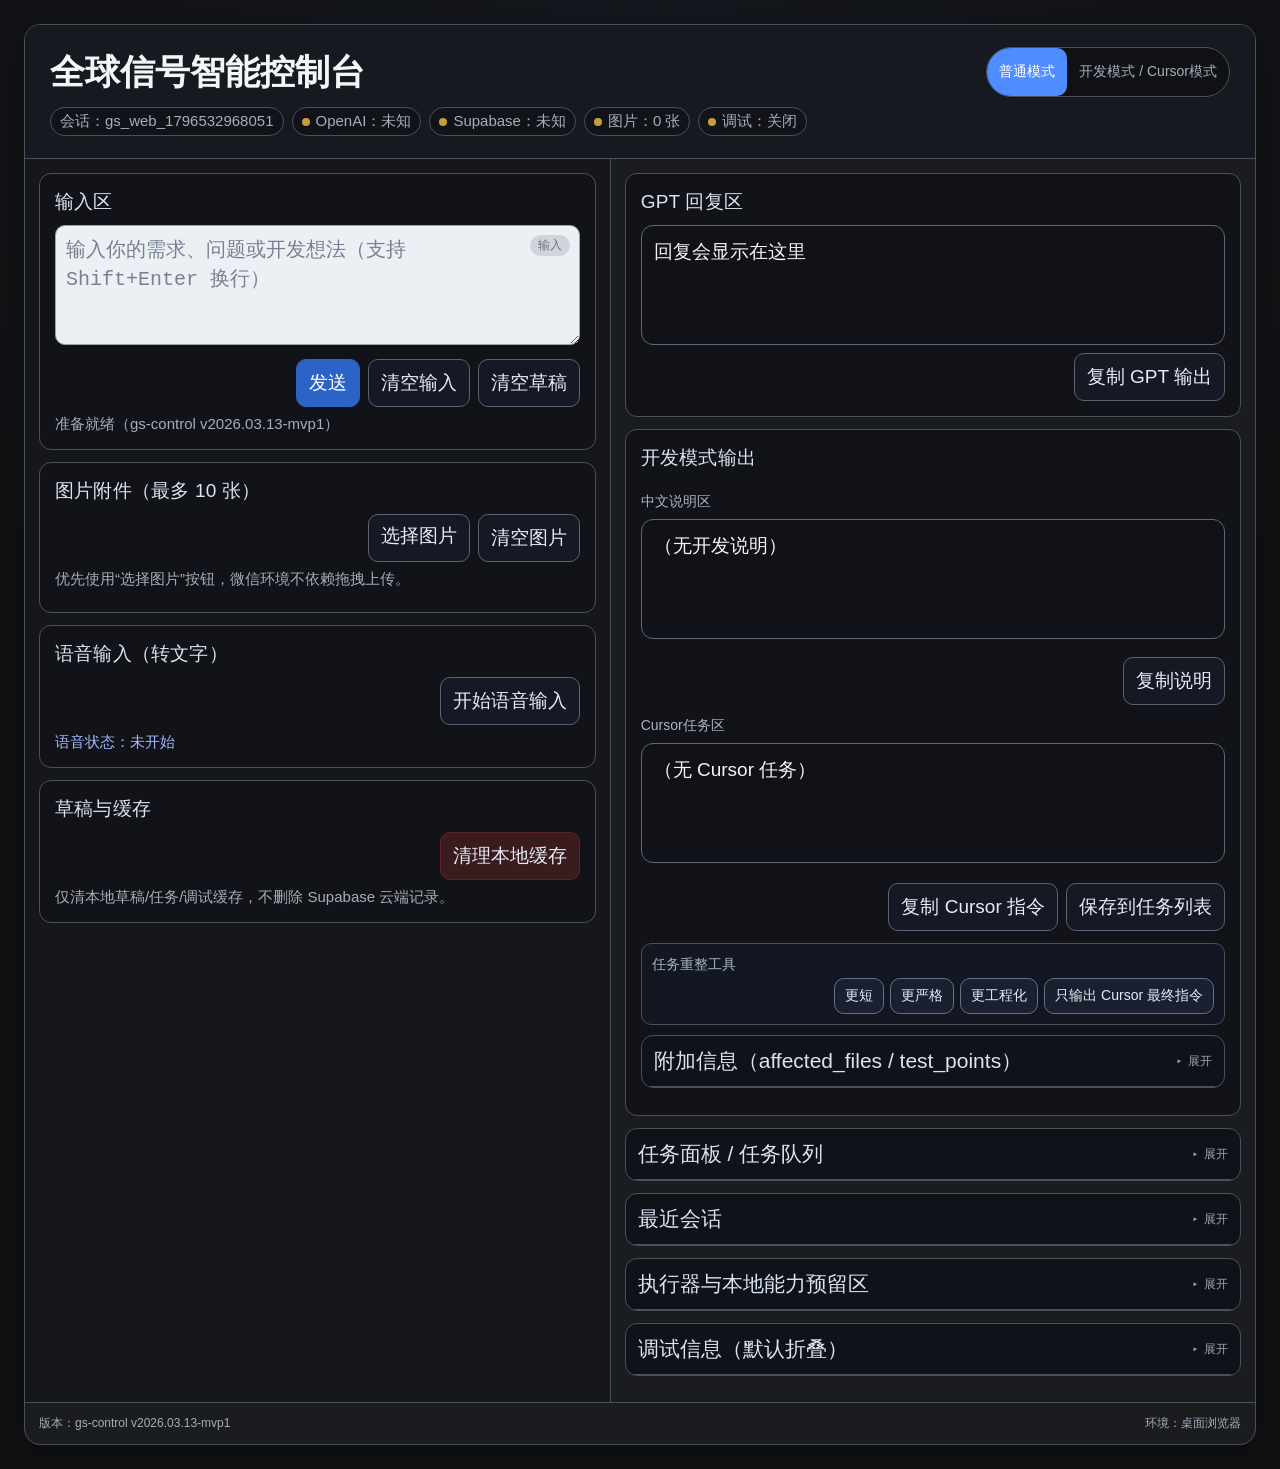
==== commit 7df7aaa0: "fix: share recent gs-control history across devices and refine mobile layout Fallback to the latest " ====
--- a/gs-control.html
+++ b/gs-control.html
@@ -543,6 +543,37 @@
       }
     }
 
+    /* 移动端专用布局：回复在上，输入和语音靠近，在其下方 */
+    @media (max-width: 768px) {
+      .main {
+        display: flex;
+        flex-direction: column;
+      }
+      #rightPanel {
+        order: 1;
+      }
+      #leftPanel {
+        order: 2;
+        display: flex;
+        flex-direction: column;
+      }
+      #rightTools {
+        order: 3;
+      }
+      .section-input {
+        order: 1;
+      }
+      .section-voice {
+        order: 2;
+      }
+      .section-images {
+        order: 3;
+      }
+      .section-cache {
+        order: 4;
+      }
+    }
+
     @media (min-width: 1200px) {
       .header {
         padding: 22px 25px;
@@ -602,7 +633,7 @@
 
     <main class="main" id="mainLayout">
       <section class="left" id="leftPanel">
-        <div class="section">
+        <div class="section section-input">
           <h3 class="section-title">输入区</h3>
           <div class="input-shell is-empty">
             <textarea id="messageInput" placeholder="输入你的需求、问题或开发想法（支持 Shift+Enter 换行）"></textarea>
@@ -616,7 +647,7 @@
           <div class="status" id="statusText"></div>
         </div>
 
-        <div class="section">
+        <div class="section section-images">
           <h3 class="section-title">图片附件（最多 10 张）</h3>
           <div class="btn-row">
             <label class="file-btn" for="imageInput">
@@ -629,7 +660,7 @@
           <div class="preview-wrap" id="previewWrap"></div>
         </div>
 
-        <div class="section">
+        <div class="section section-voice">
           <h3 class="section-title">语音输入（转文字）</h3>
           <div class="btn-row">
             <button type="button" id="voiceBtn">开始语音输入</button>
@@ -637,7 +668,7 @@
           <div class="voice-state" id="voiceState">语音状态：未开始</div>
         </div>
 
-        <div class="section">
+        <div class="section section-cache">
           <h3 class="section-title">草稿与缓存</h3>
           <div class="btn-row">
             <button type="button" id="clearCacheBtn" class="danger">清理本地缓存</button>
